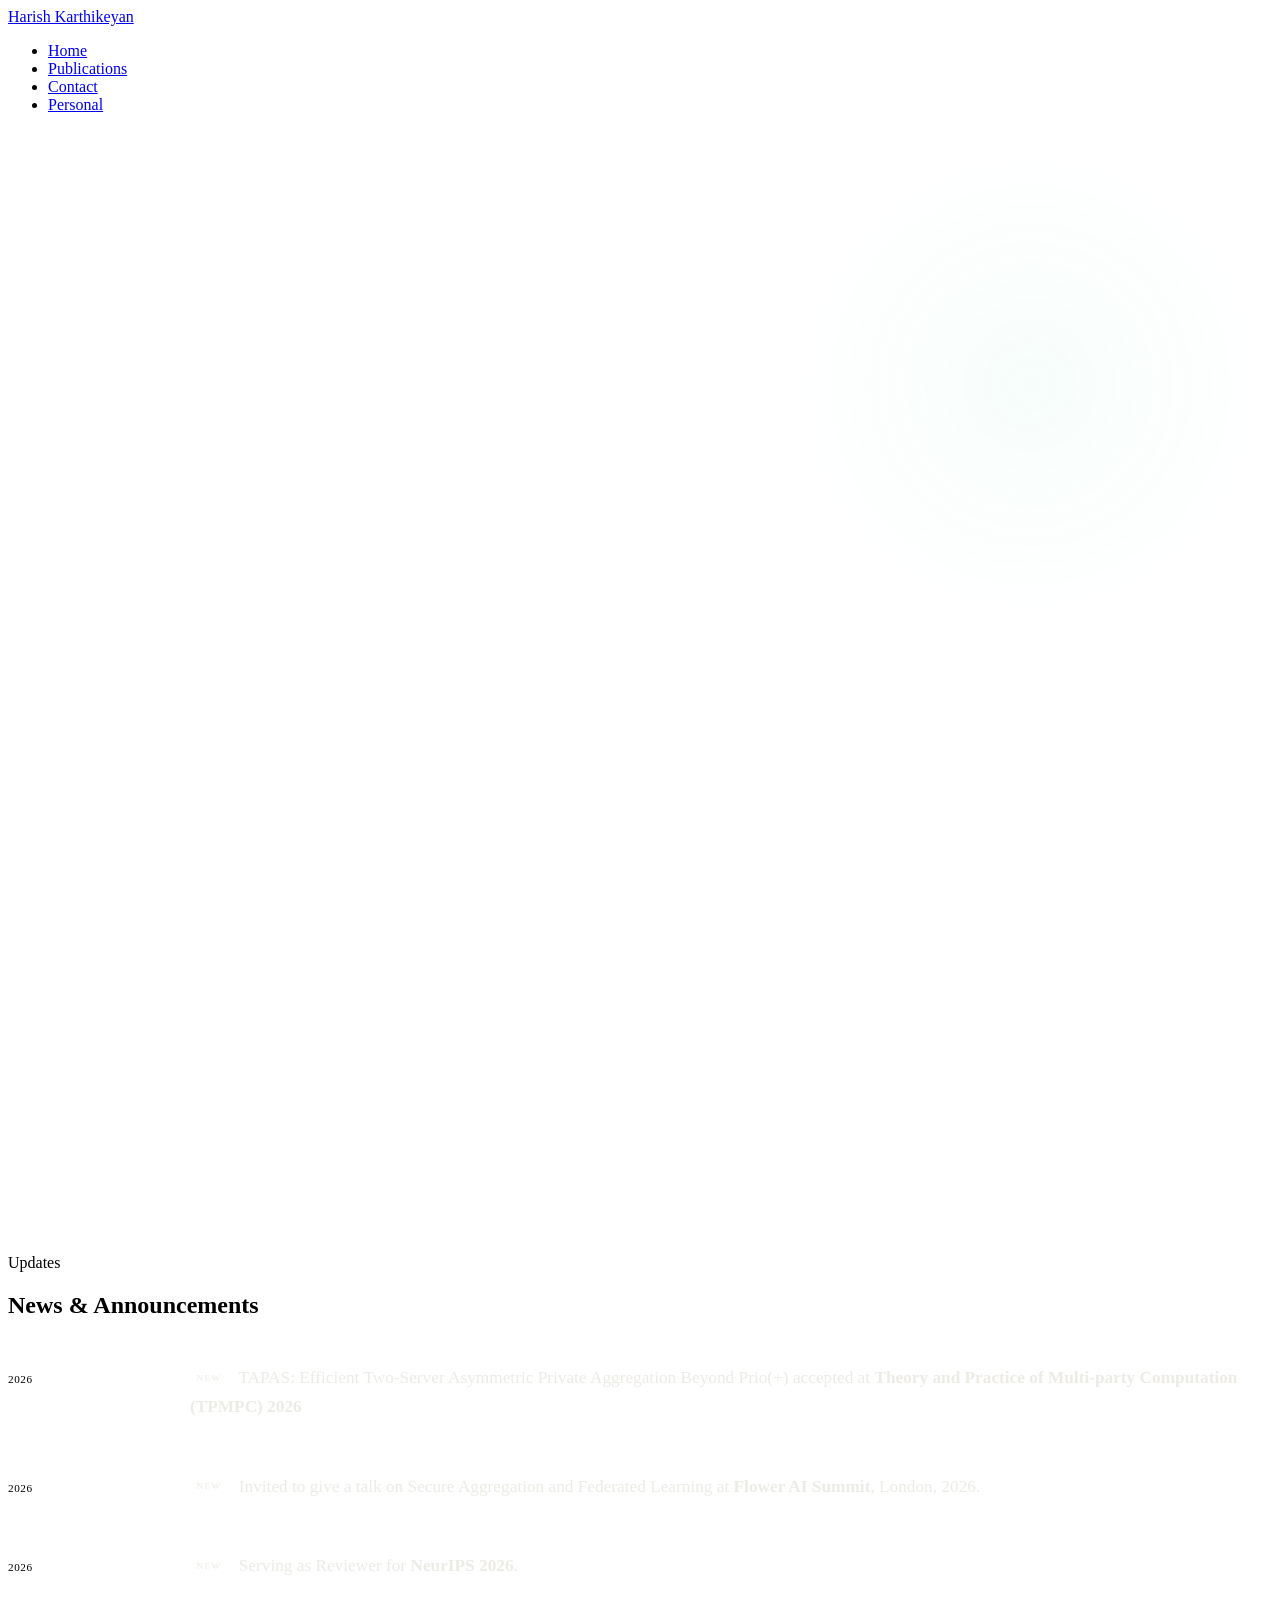
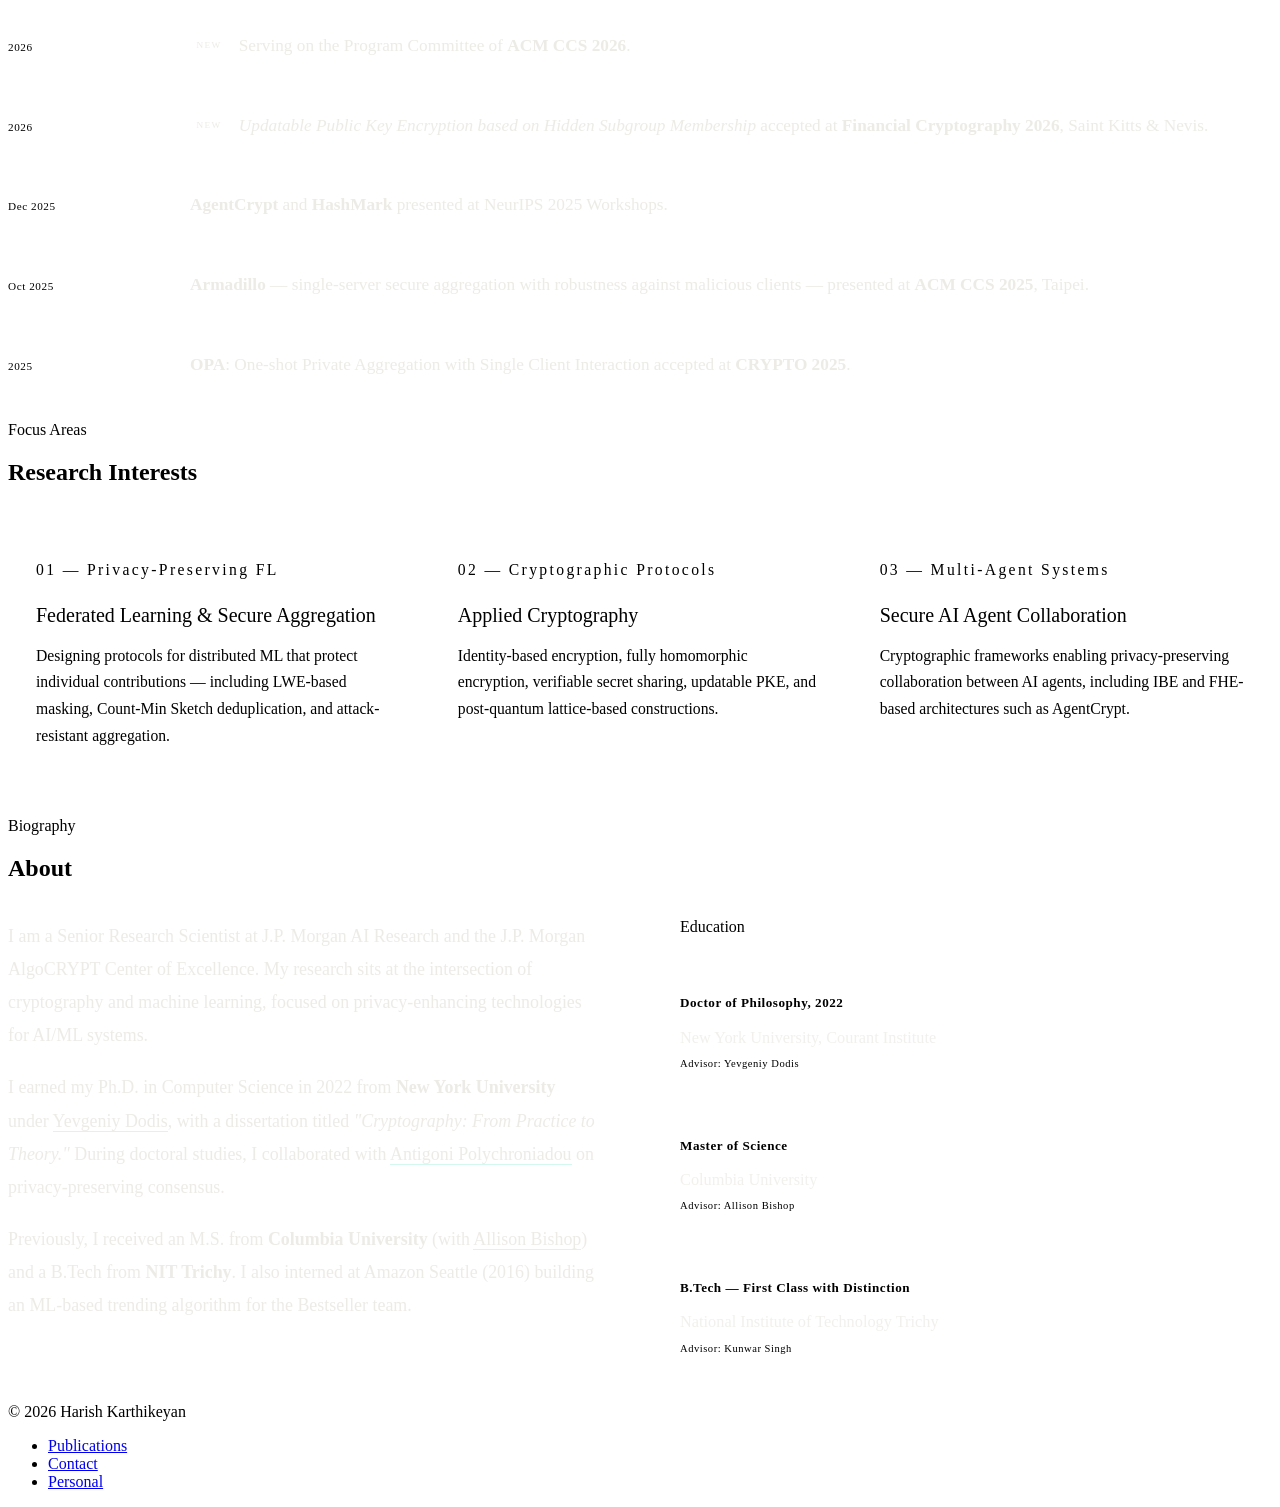
==== index.html @ e42a8bb8 "Flower" ====
<!DOCTYPE html>
<html lang="en">
<head>
  <meta charset="UTF-8" />
  <meta name="viewport" content="width=device-width, initial-scale=1.0" />
  <title>Harish Karthikeyan — Research Scientist</title>
  <link rel="stylesheet" href="style.css" />
  <style>
    /* ── HERO ── */
    .hero {
      min-height: 100vh;
      display: grid;
      grid-template-columns: 1fr 1fr;
      align-items: center;
      padding: 8rem 3rem 5rem;
      gap: 4rem;
      max-width: var(--max);
      margin: 0 auto;
      position: relative;
    }

    .hero::after {
      content: '';
      position: fixed;
      top: 15%; right: 0;
      width: 500px; height: 500px;
      background: radial-gradient(circle, rgba(110,231,196,0.05) 0%, transparent 70%);
      pointer-events: none;
      z-index: -1;
    }

    .hero-text { max-width: 520px; }

    .hero-eyebrow {
      font-family: var(--mono);
      font-size: 0.72rem;
      letter-spacing: 0.2em;
      text-transform: uppercase;
      color: var(--accent);
      margin-bottom: 1.5rem;
      display: flex; align-items: center; gap: 0.75rem;
      animation: fadeUp 0.6s 0.05s ease forwards; opacity: 0;
    }

    .hero-eyebrow::before {
      content: '';
      display: inline-block; width: 2rem; height: 1px;
      background: var(--accent);
    }

    .hero h1 {
      font-family: var(--serif);
      font-weight: 300;
      font-size: clamp(3rem, 5vw, 5.5rem);
      line-height: 1.05;
      margin-bottom: 1.5rem;
      animation: fadeUp 0.6s 0.15s ease forwards; opacity: 0;
    }

    .hero h1 em { font-style: italic; color: var(--accent); }

    .hero-role {
      font-family: var(--mono);
      font-size: 0.76rem;
      color: var(--muted);
      letter-spacing: 0.04em;
      line-height: 1.9;
      margin-bottom: 2rem;
      animation: fadeUp 0.6s 0.25s ease forwards; opacity: 0;
    }

    .hero-desc {
      font-family: var(--serif);
      font-size: 1.2rem;
      font-weight: 300;
      color: rgba(232,230,223,0.72);
      line-height: 1.8;
      margin-bottom: 2.5rem;
      animation: fadeUp 0.6s 0.35s ease forwards; opacity: 0;
    }

    .hero-cta {
      display: flex; gap: 1rem; flex-wrap: wrap;
      animation: fadeUp 0.6s 0.45s ease forwards; opacity: 0;
    }

    /* Hero visual */
    .hero-visual {
      display: flex;
      flex-direction: column;
      align-items: flex-end;
      gap: 1.75rem;
      animation: fadeUp 0.9s 0.3s ease forwards; opacity: 0;
    }

    .photo-frame {
      position: relative;
      width: 300px; height: 360px;
      flex-shrink: 0;
    }

    .photo-frame::before {
      content: '';
      position: absolute;
      top: -12px; right: -12px;
      width: 100%; height: 100%;
      border: 1px solid var(--accent);
      opacity: 0.25;
      border-radius: 2px;
    }

    .photo-placeholder {
      width: 100%; height: 100%;
      background: var(--surface2);
      border-radius: 2px;
      border: 1px solid var(--border);
      display: flex; align-items: center; justify-content: center;
      overflow: hidden;
    }

    .photo-placeholder img {
      width: 100%; height: 100%;
      object-fit: cover;
      opacity: 0.85;
      filter: grayscale(15%);
    }

    .photo-monogram {
      font-family: var(--serif);
      font-size: 5rem;
      font-weight: 300;
      color: var(--muted);
      opacity: 0.35;
    }

    .stat-row { display: flex; gap: 2.5rem; }

    .stat { text-align: right; }

    .stat-num {
      font-family: var(--serif);
      font-size: 2rem;
      font-weight: 300;
      color: var(--accent);
      display: block;
    }

    .stat-label {
      font-family: var(--mono);
      font-size: 0.63rem;
      letter-spacing: 0.1em;
      text-transform: uppercase;
      color: var(--muted);
    }

    /* ── NEWS ── */
    #news { border-top: 1px solid var(--border); }

    .news-list { display: flex; flex-direction: column; }

    .news-item {
      display: grid;
      grid-template-columns: 150px 1fr;
      gap: 2rem;
      padding: 1.6rem 0;
      border-bottom: 1px solid var(--border);
      align-items: baseline;
    }

    .news-date {
      font-family: var(--mono);
      font-size: 0.7rem;
      color: var(--muted);
      letter-spacing: 0.05em;
    }

    .news-new {
      display: inline-block;
      font-family: var(--mono);
      font-size: 0.58rem;
      letter-spacing: 0.15em;
      text-transform: uppercase;
      color: var(--bg);
      background: var(--accent);
      padding: 0.15rem 0.4rem;
      border-radius: 1px;
      margin-right: 0.4rem;
      vertical-align: middle;
      position: relative;
      top: -1px;
    }

    .news-text {
      font-family: var(--serif);
      font-size: 1.08rem;
      font-weight: 300;
      color: rgba(232,230,223,0.82);
      line-height: 1.65;
    }

    /* ── INTERESTS ── */
    #interests { border-top: 1px solid var(--border); }

    .interests-grid {
      display: grid;
      grid-template-columns: repeat(3, 1fr);
      gap: 1.5px;
      background: var(--border);
      border: 1px solid var(--border);
    }

    .interest-card {
      background: var(--surface);
      padding: 2.25rem 1.75rem;
      transition: background 0.2s;
    }

    .interest-card:hover { background: var(--surface2); }

    .interest-num {
      font-family: var(--mono);
      font-size: 0.62rem;
      letter-spacing: 0.15em;
      color: var(--accent);
      margin-bottom: 1.25rem;
    }

    .interest-card h3 {
      font-family: var(--serif);
      font-weight: 400;
      font-size: 1.25rem;
      margin-bottom: 0.65rem;
    }

    .interest-card p {
      font-family: var(--serif);
      font-size: 0.98rem;
      font-weight: 300;
      color: var(--muted);
      line-height: 1.7;
    }

    /* ── ABOUT STRIP ── */
    #about-strip { border-top: 1px solid var(--border); }

    .about-grid {
      display: grid;
      grid-template-columns: 1fr 1fr;
      gap: 5rem;
      align-items: start;
    }

    .bio-text {
      font-family: var(--serif);
      font-size: 1.12rem;
      font-weight: 300;
      color: rgba(232,230,223,0.78);
      line-height: 1.85;
    }

    .bio-text p + p { margin-top: 1.2rem; }

    .bio-text a {
      color: var(--accent);
      text-decoration: none;
      border-bottom: 1px solid rgba(110,231,196,0.3);
      transition: border-color 0.2s;
    }

    .bio-text a:hover { border-color: var(--accent); }

    .edu-stack { display: flex; flex-direction: column; }

    .edu-item {
      padding: 1.4rem 0;
      border-bottom: 1px solid var(--border);
    }

    .edu-degree {
      font-family: var(--sans);
      font-weight: 600;
      font-size: 0.82rem;
      letter-spacing: 0.04em;
      color: var(--text);
      margin-bottom: 0.2rem;
    }

    .edu-school {
      font-family: var(--serif);
      font-size: 1.02rem;
      font-weight: 300;
      color: rgba(232,230,223,0.6);
      margin-bottom: 0.3rem;
    }

    .edu-meta {
      font-family: var(--mono);
      font-size: 0.66rem;
      letter-spacing: 0.05em;
      color: var(--muted);
    }

    @media (max-width: 860px) {
      .hero { grid-template-columns: 1fr; padding: 7rem 1.5rem 4rem; }
      .hero-visual { align-items: flex-start; }
      .photo-frame { width: 200px; height: 240px; }
      .interests-grid { grid-template-columns: 1fr; }
      .about-grid { grid-template-columns: 1fr; gap: 3rem; }
      .news-item { grid-template-columns: 110px 1fr; gap: 1rem; }
    }
  </style>
</head>
<body>

<nav>
  <a href="index.html" class="nav-logo">Harish Karthikeyan</a>
  <ul class="nav-links">
    <li><a href="index.html" class="active">Home</a></li>
    <li><a href="publications.html">Publications</a></li>
    <li><a href="contact.html">Contact</a></li>
    <li><a href="personal.html">Personal</a></li>
  </ul>
</nav>

<!-- HERO -->
<div style="max-width:var(--max);margin:0 auto;">
  <div class="hero">
    <div class="hero-text">
      <p class="hero-eyebrow">Security, Privacy, Cryptography &times; Machine Learning</p>
      <h1>Harish<br /><em>Karthikeyan</em></h1>
      <p class="hero-role">
        Senior Research Scientist<br />
        J.P. Morgan AI Research &amp; AlgoCRYPT Center of Excellence<br />
        277 Park Avenue, New York, NY &nbsp;·&nbsp; he / him / his
      </p>
      <p class="hero-desc">
        Designing privacy-enhancing technologies for AI/ML systems — with a focus on federated learning, secure aggregation, and cryptographic protocols for multi-agent systems.
      </p>
      <div class="hero-cta">
        <a href="publications.html" class="btn btn-primary">Publications</a>
        <a href="contact.html" class="btn btn-ghost">Get in Touch</a>
      </div>
    </div>

    <div class="hero-visual">
      <div class="photo-frame">
        <div class="photo-placeholder">
          <img src="Harish.jpg" alt="Harish Karthikeyan" />
          <!-- Replace with: <img src="photo.jpg" alt="Harish Karthikeyan" /> -->
          <!-- <span class="photo-monogram">HK</span> -->
        </div>
      </div>
      <div class="stat-row">
        <div class="stat">
          <span class="stat-num">Ph.D.</span>
          <span class="stat-label">NYU &rsquo;22</span>
        </div>
        <div class="stat">
          <span class="stat-num">M.S.</span>
          <span class="stat-label">Columbia &rsquo;16</span>
        </div>
        <div class="stat">
          <span class="stat-num">B.Tech</span>
          <span class="stat-label">NIT Trichy &rsquo;15</span>
        </div>
      </div>
    </div>
  </div>
</div>

<!-- NEWS -->
<div id="news" style="border-top:1px solid var(--border);">
  <div class="section">
    <p class="section-label">Updates</p>
    <h2>News &amp; Announcements</h2>
    <div class="news-list">
        <div class="news-item">
        <span class="news-date">2026</span>
        <span class="news-text"><span class="news-new">New</span> TAPAS: Efficient Two-Server Asymmetric Private Aggregation Beyond Prio(+) accepted at <strong>Theory and Practice of Multi-party Computation (TPMPC) 2026</strong></span>
      </div>
        <div class="news-item">
        <span class="news-date">2026</span>
        <span class="news-text"><span class="news-new">New</span> Invited to give a talk on Secure Aggregation and Federated Learning at <strong>Flower AI Summit</strong>, London, 2026</strong>.</span>
      </div>
        <div class="news-item">
        <span class="news-date">2026</span>
        <span class="news-text"><span class="news-new">New</span> Serving as Reviewer for <strong>NeurIPS 2026</strong>.</span>
      </div>
      <div class="news-item">
        <span class="news-date">2026</span>
        <span class="news-text"><span class="news-new">New</span> Serving on the Program Committee of <strong>ACM CCS 2026</strong>.</span>
      </div>
      <div class="news-item">
        <span class="news-date">2026</span>
        <span class="news-text"><span class="news-new">New</span> <em>Updatable Public Key Encryption based on Hidden Subgroup Membership</em> accepted at <strong>Financial Cryptography 2026</strong>, Saint Kitts &amp; Nevis.</span>
      </div>
      <div class="news-item">
        <span class="news-date">Dec 2025</span>
        <span class="news-text"><strong>AgentCrypt</strong> and <strong>HashMark</strong> presented at NeurIPS 2025 Workshops.</span>
      </div>
      <div class="news-item">
        <span class="news-date">Oct 2025</span>
        <span class="news-text"><strong>Armadillo</strong> — single-server secure aggregation with robustness against malicious clients — presented at <strong>ACM CCS 2025</strong>, Taipei.</span>
      </div>
      <div class="news-item">
        <span class="news-date">2025</span>
        <span class="news-text"><strong>OPA</strong>: One-shot Private Aggregation with Single Client Interaction accepted at <strong>CRYPTO 2025</strong>.</span>
      </div>
    </div>
  </div>
</div>

<!-- RESEARCH INTERESTS -->
<div id="interests" style="border-top:1px solid var(--border);">
  <div class="section">
    <p class="section-label">Focus Areas</p>
    <h2>Research Interests</h2>
    <div class="interests-grid">
      <div class="interest-card">
        <p class="interest-num">01 — Privacy-Preserving FL</p>
        <h3>Federated Learning &amp; Secure Aggregation</h3>
        <p>Designing protocols for distributed ML that protect individual contributions — including LWE-based masking, Count-Min Sketch deduplication, and attack-resistant aggregation.</p>
      </div>
      <div class="interest-card">
        <p class="interest-num">02 — Cryptographic Protocols</p>
        <h3>Applied Cryptography</h3>
        <p>Identity-based encryption, fully homomorphic encryption, verifiable secret sharing, updatable PKE, and post-quantum lattice-based constructions.</p>
      </div>
      <div class="interest-card">
        <p class="interest-num">03 — Multi-Agent Systems</p>
        <h3>Secure AI Agent Collaboration</h3>
        <p>Cryptographic frameworks enabling privacy-preserving collaboration between AI agents, including IBE and FHE-based architectures such as AgentCrypt.</p>
      </div>
    </div>
  </div>
</div>

<!-- ABOUT -->
<div id="about-strip" style="border-top:1px solid var(--border);">
  <div class="section">
    <p class="section-label">Biography</p>
    <h2>About</h2>
    <div class="about-grid">
      <div class="bio-text">
        <p>I am a Senior Research Scientist at J.P. Morgan AI Research and the J.P. Morgan AlgoCRYPT Center of Excellence. My research sits at the intersection of cryptography and machine learning, focused on privacy-enhancing technologies for AI/ML systems.</p>
        <p>I earned my Ph.D. in Computer Science in 2022 from <strong>New York University</strong> under <a href="https://cs.nyu.edu/~dodis/" target="_blank">Yevgeniy Dodis</a>, with a dissertation titled <em>"Cryptography: From Practice to Theory."</em> During doctoral studies, I collaborated with <a href="https://antigonip.github.io/work.html" target="_blank">Antigoni Polychroniadou</a> on privacy-preserving consensus.</p>
        <p>Previously, I received an M.S. from <strong>Columbia University</strong> (with <a href="https://www.thecomputersciencecomedian.com/about" target="_blank">Allison Bishop</a>) and a B.Tech from <strong>NIT Trichy</strong>. I also interned at Amazon Seattle (2016) building an ML-based trending algorithm for the Bestseller team.</p>
      </div>

      <div>
        <p class="section-label" style="margin-bottom:1.5rem;">Education</p>
        <div class="edu-stack">
          <div class="edu-item">
            <p class="edu-degree">Doctor of Philosophy, 2022</p>
            <p class="edu-school">New York University, Courant Institute</p>
            <p class="edu-meta">Advisor: Yevgeniy Dodis</p>
          </div>
          <div class="edu-item">
            <p class="edu-degree">Master of Science</p>
            <p class="edu-school">Columbia University</p>
            <p class="edu-meta">Advisor: Allison Bishop</p>
          </div>
          <div class="edu-item">
            <p class="edu-degree">B.Tech — First Class with Distinction</p>
            <p class="edu-school">National Institute of Technology Trichy</p>
            <p class="edu-meta">Advisor: Kunwar Singh</p>
          </div>
        </div>
      </div>
    </div>
  </div>
</div>

<footer>
  <p class="footer-text">&copy; 2026 Harish Karthikeyan</p>
  <ul class="footer-links">
    <li><a href="publications.html">Publications</a></li>
    <li><a href="contact.html">Contact</a></li>
    <li><a href="personal.html">Personal</a></li>
  </ul>
</footer>

</body>
</html>
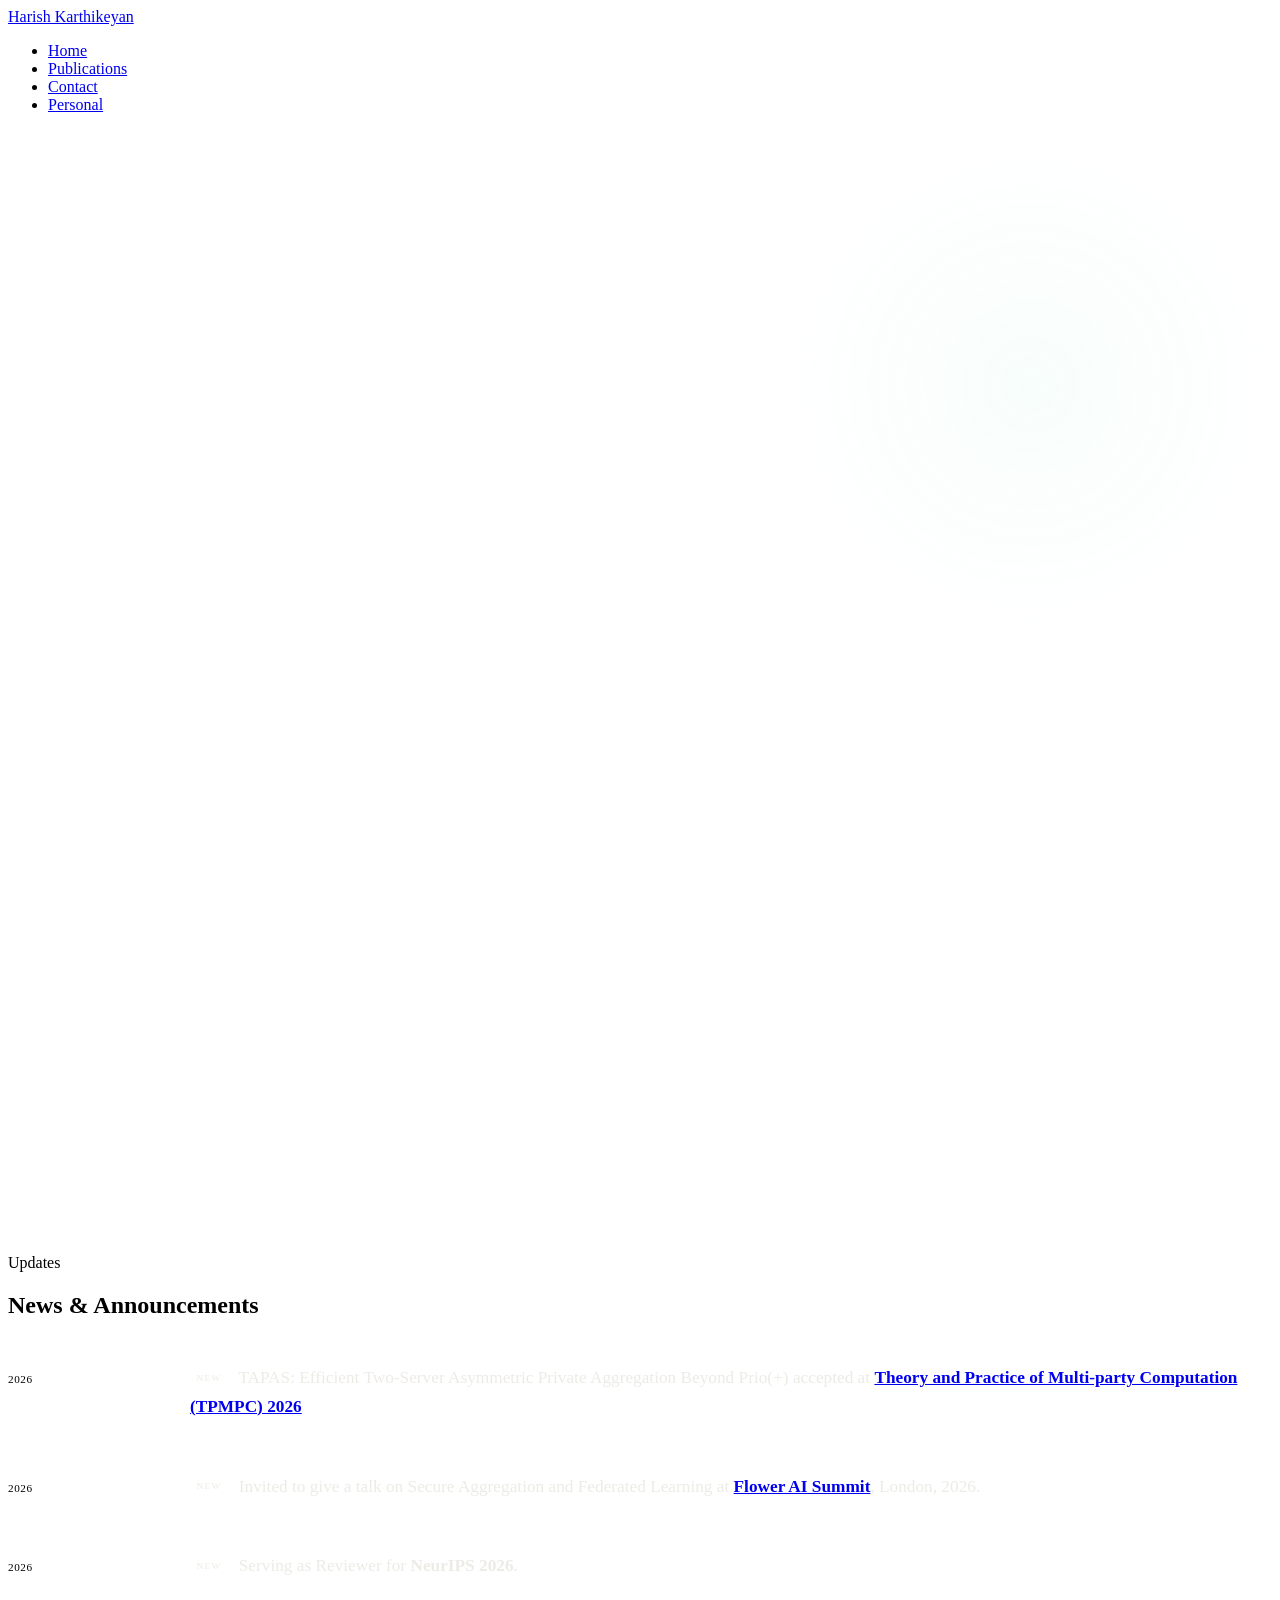
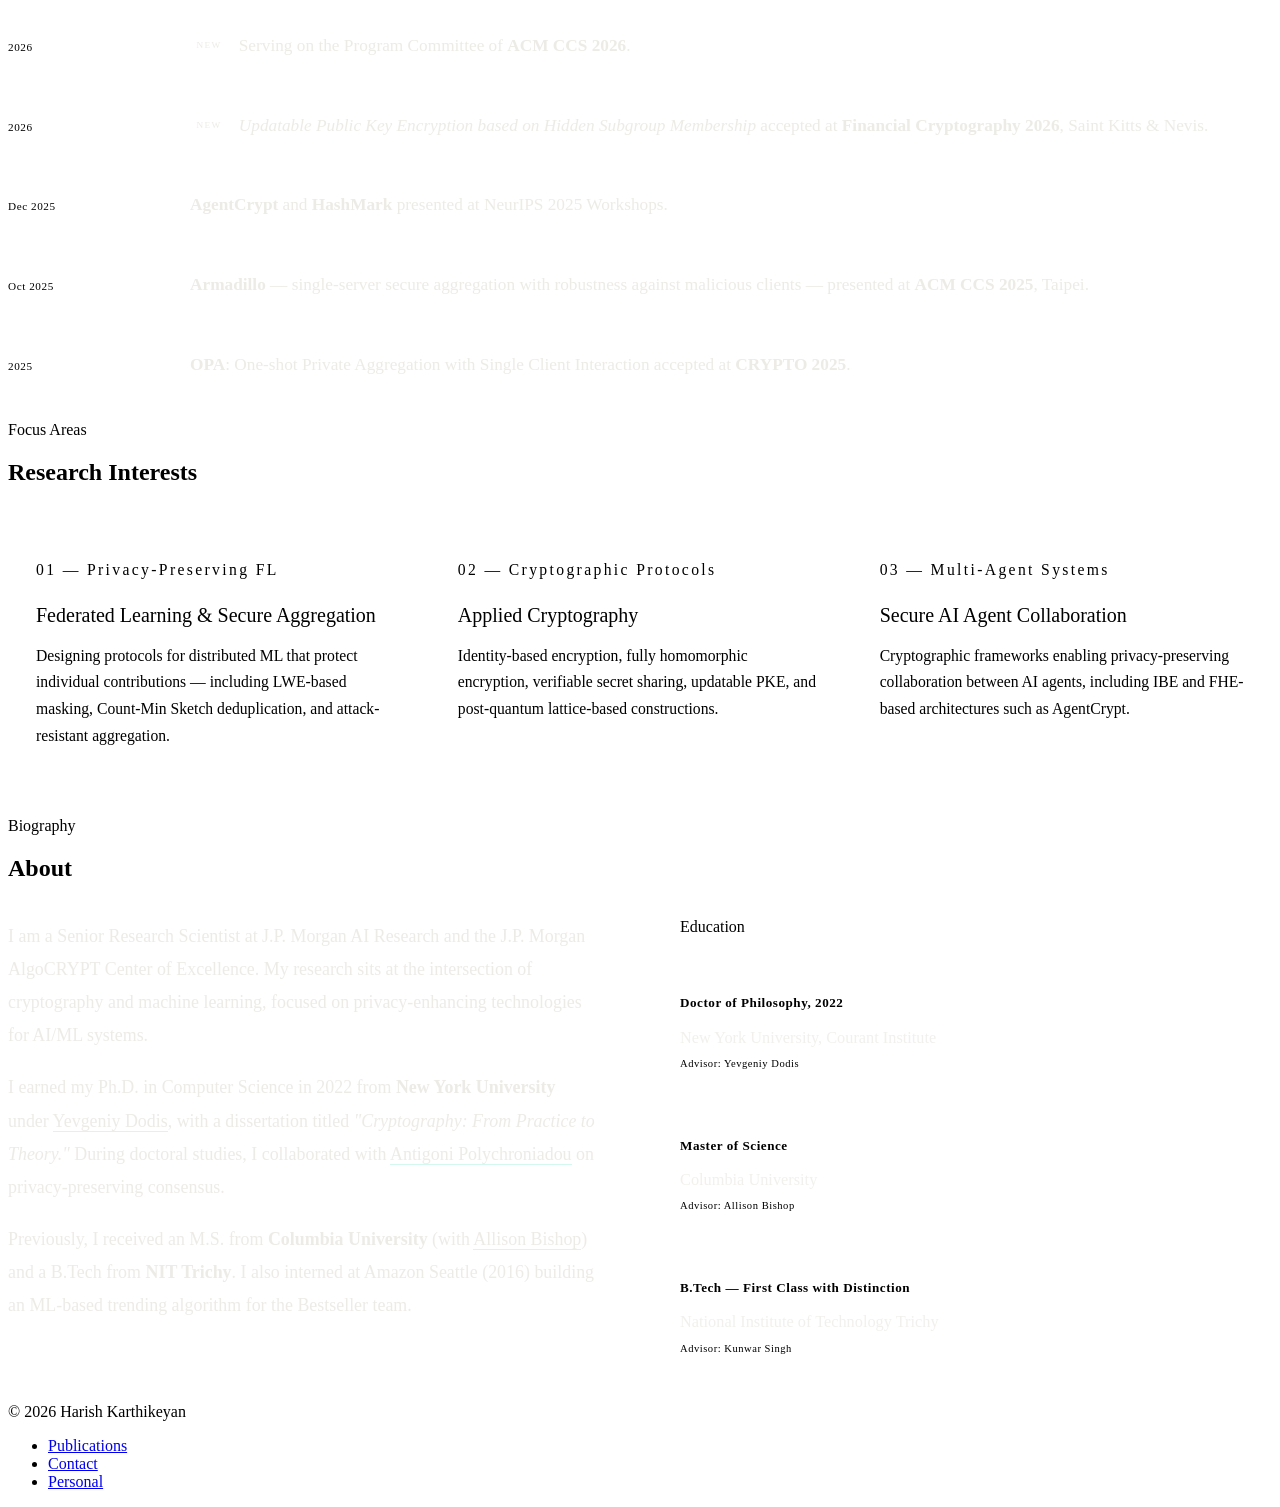
==== commit 41ac3431: "URL Added" ====
--- a/index.html
+++ b/index.html
@@ -376,11 +376,11 @@
     <div class="news-list">
         <div class="news-item">
         <span class="news-date">2026</span>
-        <span class="news-text"><span class="news-new">New</span> TAPAS: Efficient Two-Server Asymmetric Private Aggregation Beyond Prio(+) accepted at <strong>Theory and Practice of Multi-party Computation (TPMPC) 2026</strong></span>
+        <span class="news-text"><span class="news-new">New</span> TAPAS: Efficient Two-Server Asymmetric Private Aggregation Beyond Prio(+) accepted at <strong><a href="https://www.multipartycomputation.com/tpmpc-2026">Theory and Practice of Multi-party Computation (TPMPC) 2026</a></strong></span>
       </div>
         <div class="news-item">
         <span class="news-date">2026</span>
-        <span class="news-text"><span class="news-new">New</span> Invited to give a talk on Secure Aggregation and Federated Learning at <strong>Flower AI Summit</strong>, London, 2026</strong>.</span>
+        <span class="news-text"><span class="news-new">New</span> Invited to give a talk on Secure Aggregation and Federated Learning at <strong><a href="https://flower.ai/events/flower-ai-summit-2026">Flower AI Summit</a></strong>, London, 2026</strong>.</span>
       </div>
         <div class="news-item">
         <span class="news-date">2026</span>
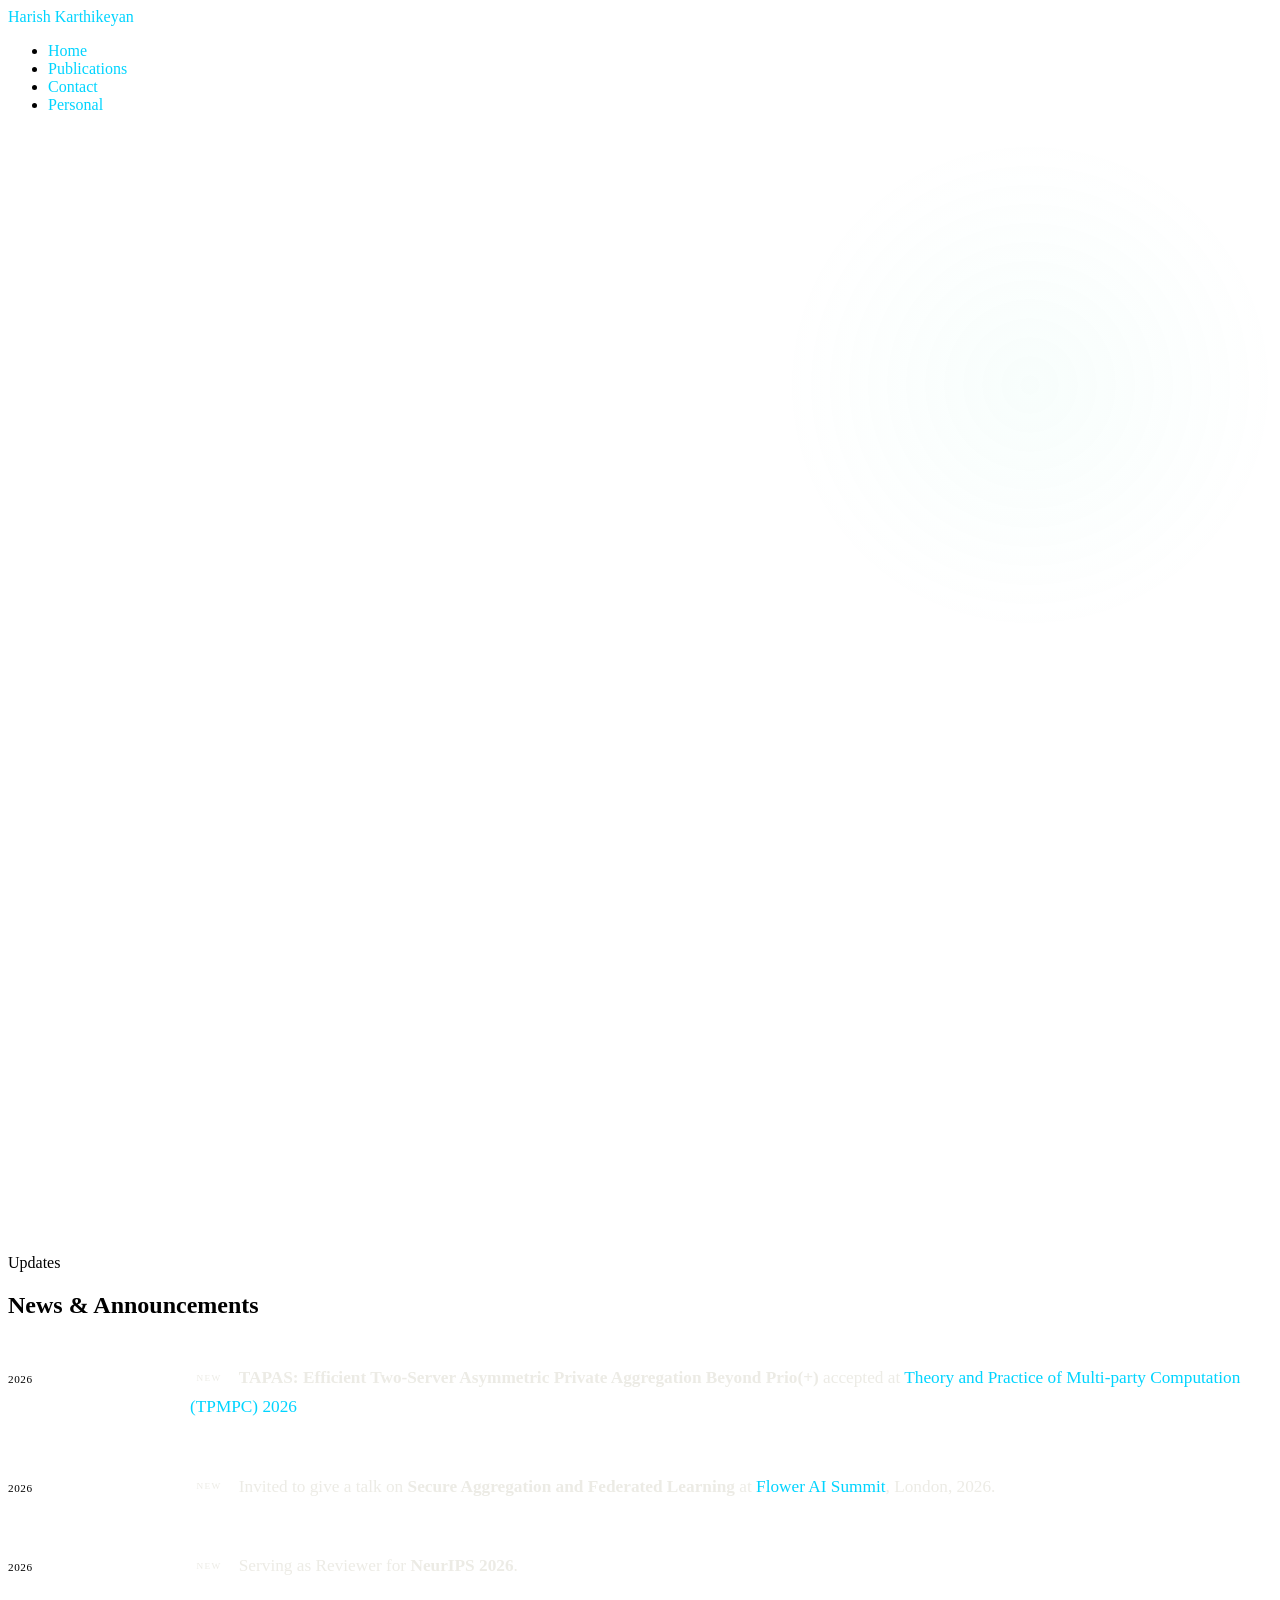
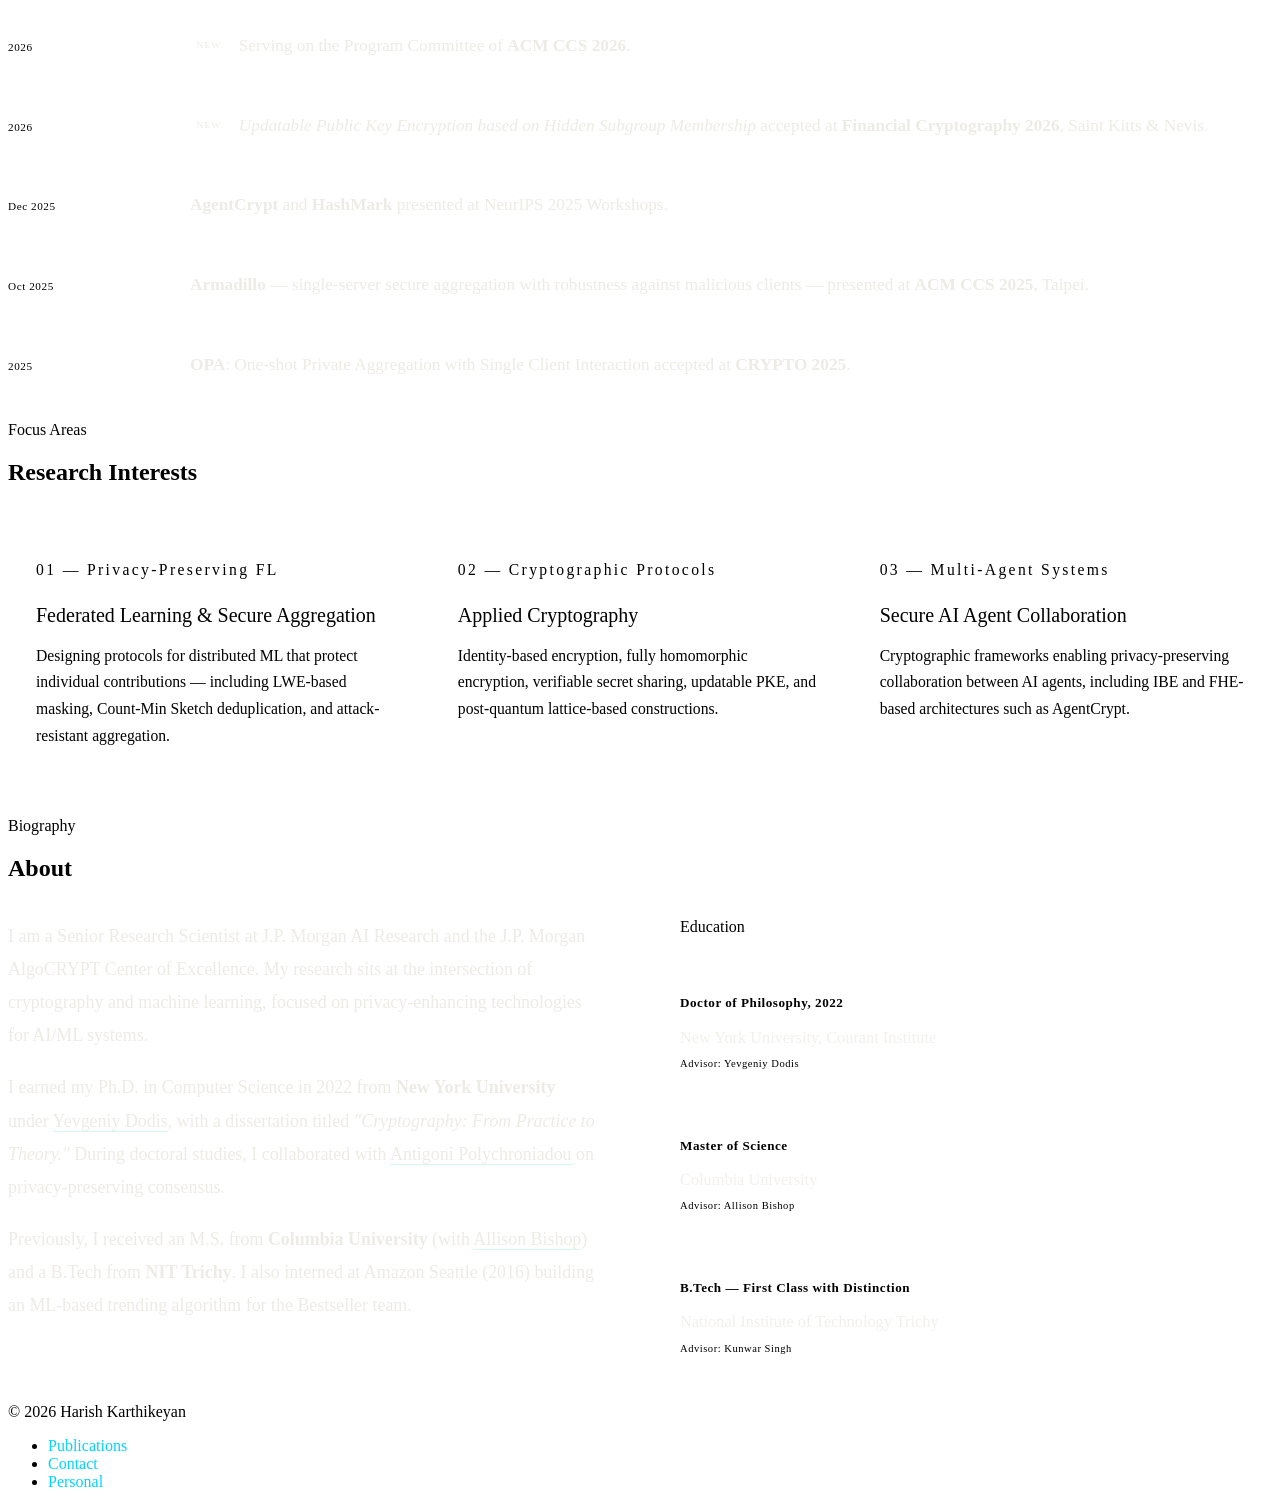
==== commit 20ed0bac: "Updates to CSS" ====
--- a/index.html
+++ b/index.html
@@ -18,7 +18,7 @@
       margin: 0 auto;
       position: relative;
     }
-
+    
     .hero::after {
       content: '';
       position: fixed;
@@ -299,7 +299,28 @@
       letter-spacing: 0.05em;
       color: var(--muted);
     }
-
+    /* General link style */
+a {
+    color: #00d4ff; /* A bright cyan that pops on dark backgrounds */
+    text-decoration: none; /* Removes default underline if desired */
+    transition: color 0.3s ease; /* Smooth color transition */
+}
+
+/* Visited links - prevent them from turning dark purple */
+a:visited {
+    color: #a29bfe; /* A lighter lavender that remains visible */
+}
+
+/* Hover state - makes the link feel interactive */
+a:hover {
+    color: #ffffff; /* Turns white when hovered */
+    text-decoration: underline; /* Adds underline back on hover */
+}
+
+/* Active state - when the link is being clicked */
+a:active {
+    color: #ff7675; /* A soft red/pink alert color */
+}
     @media (max-width: 860px) {
       .hero { grid-template-columns: 1fr; padding: 7rem 1.5rem 4rem; }
       .hero-visual { align-items: flex-start; }
@@ -376,11 +397,11 @@
     <div class="news-list">
         <div class="news-item">
         <span class="news-date">2026</span>
-        <span class="news-text"><span class="news-new">New</span> TAPAS: Efficient Two-Server Asymmetric Private Aggregation Beyond Prio(+) accepted at <strong><a href="https://www.multipartycomputation.com/tpmpc-2026">Theory and Practice of Multi-party Computation (TPMPC) 2026</a></strong></span>
+        <span class="news-text"><span class="news-new">New</span> <strong>TAPAS: Efficient Two-Server Asymmetric Private Aggregation Beyond Prio(+) </strong> accepted at <a href="https://www.multipartycomputation.com/tpmpc-2026">Theory and Practice of Multi-party Computation (TPMPC) 2026</a></span>
       </div>
         <div class="news-item">
         <span class="news-date">2026</span>
-        <span class="news-text"><span class="news-new">New</span> Invited to give a talk on Secure Aggregation and Federated Learning at <strong><a href="https://flower.ai/events/flower-ai-summit-2026">Flower AI Summit</a></strong>, London, 2026</strong>.</span>
+        <span class="news-text"><span class="news-new">New</span> Invited to give a talk on <strong>Secure Aggregation and Federated Learning </strong> at <a href="https://flower.ai/events/flower-ai-summit-2026">Flower AI Summit</a></strong>, London, 2026.</span>
       </div>
         <div class="news-item">
         <span class="news-date">2026</span>
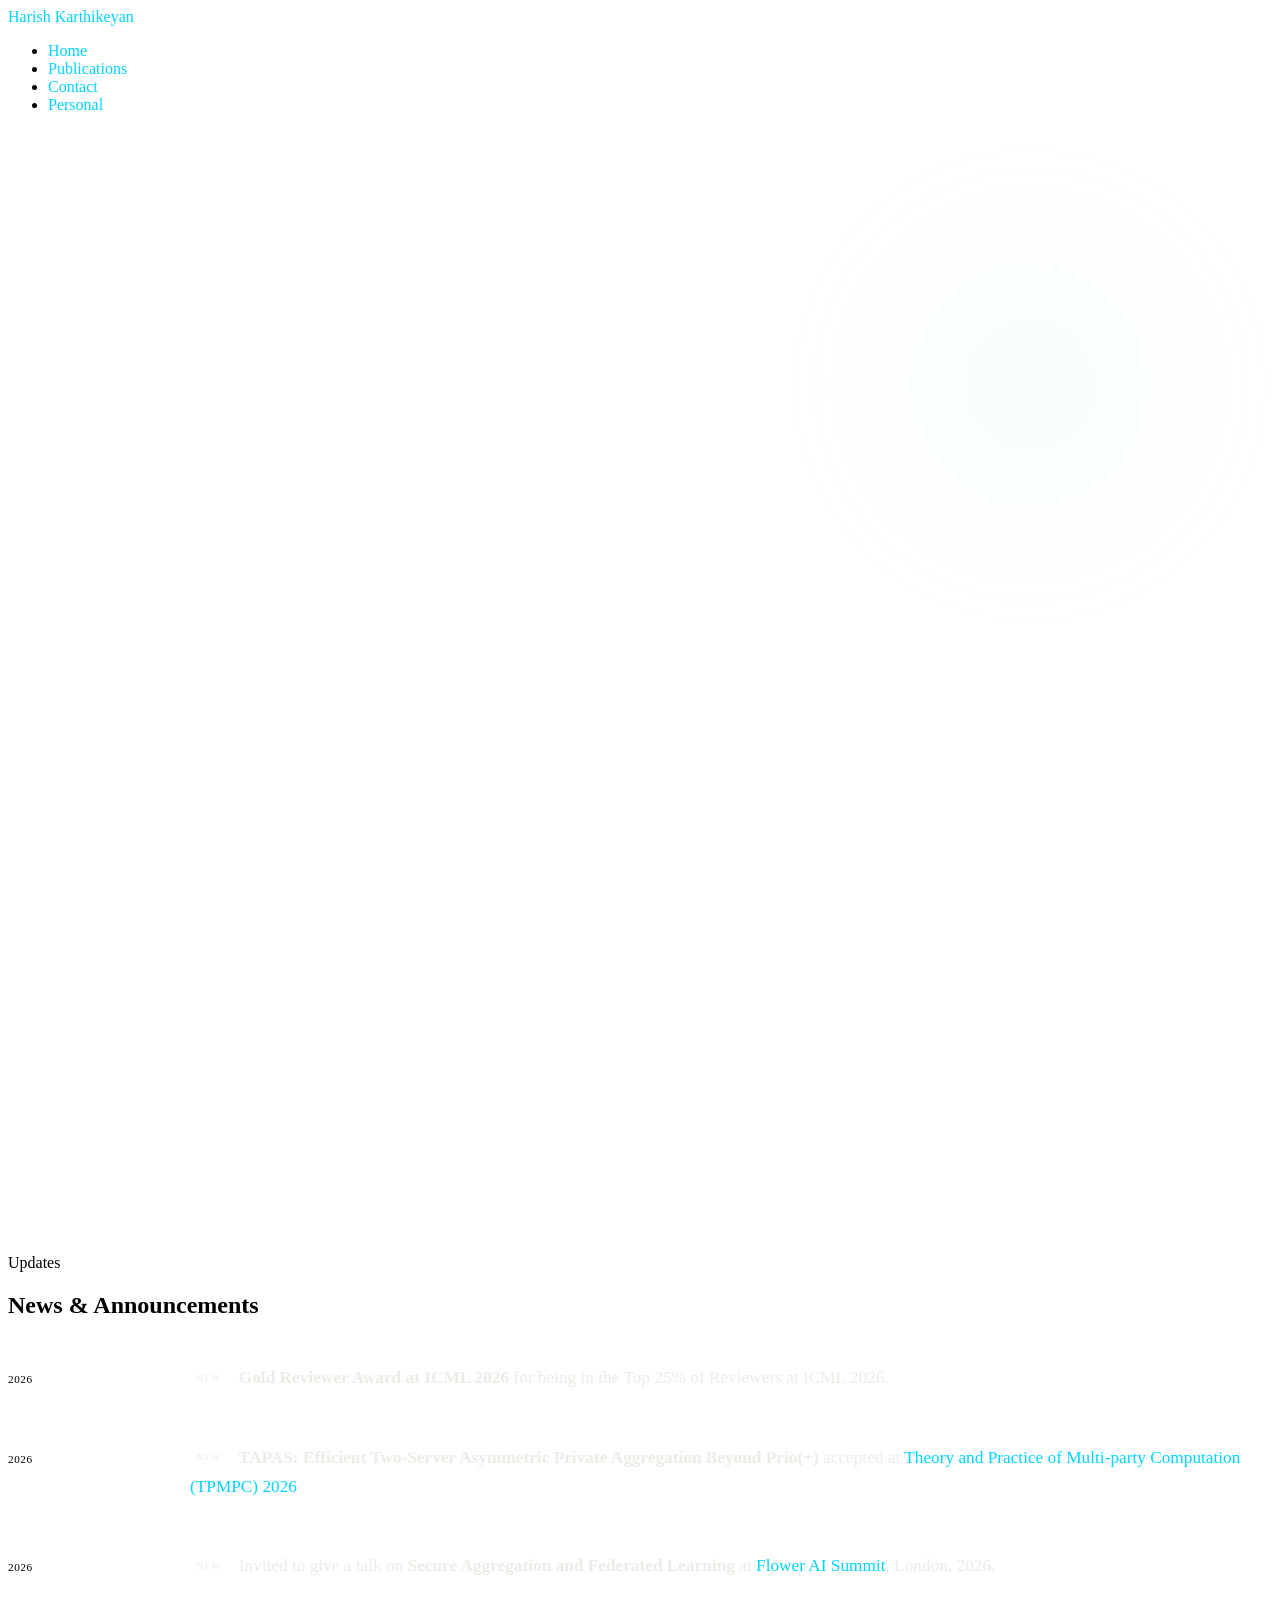
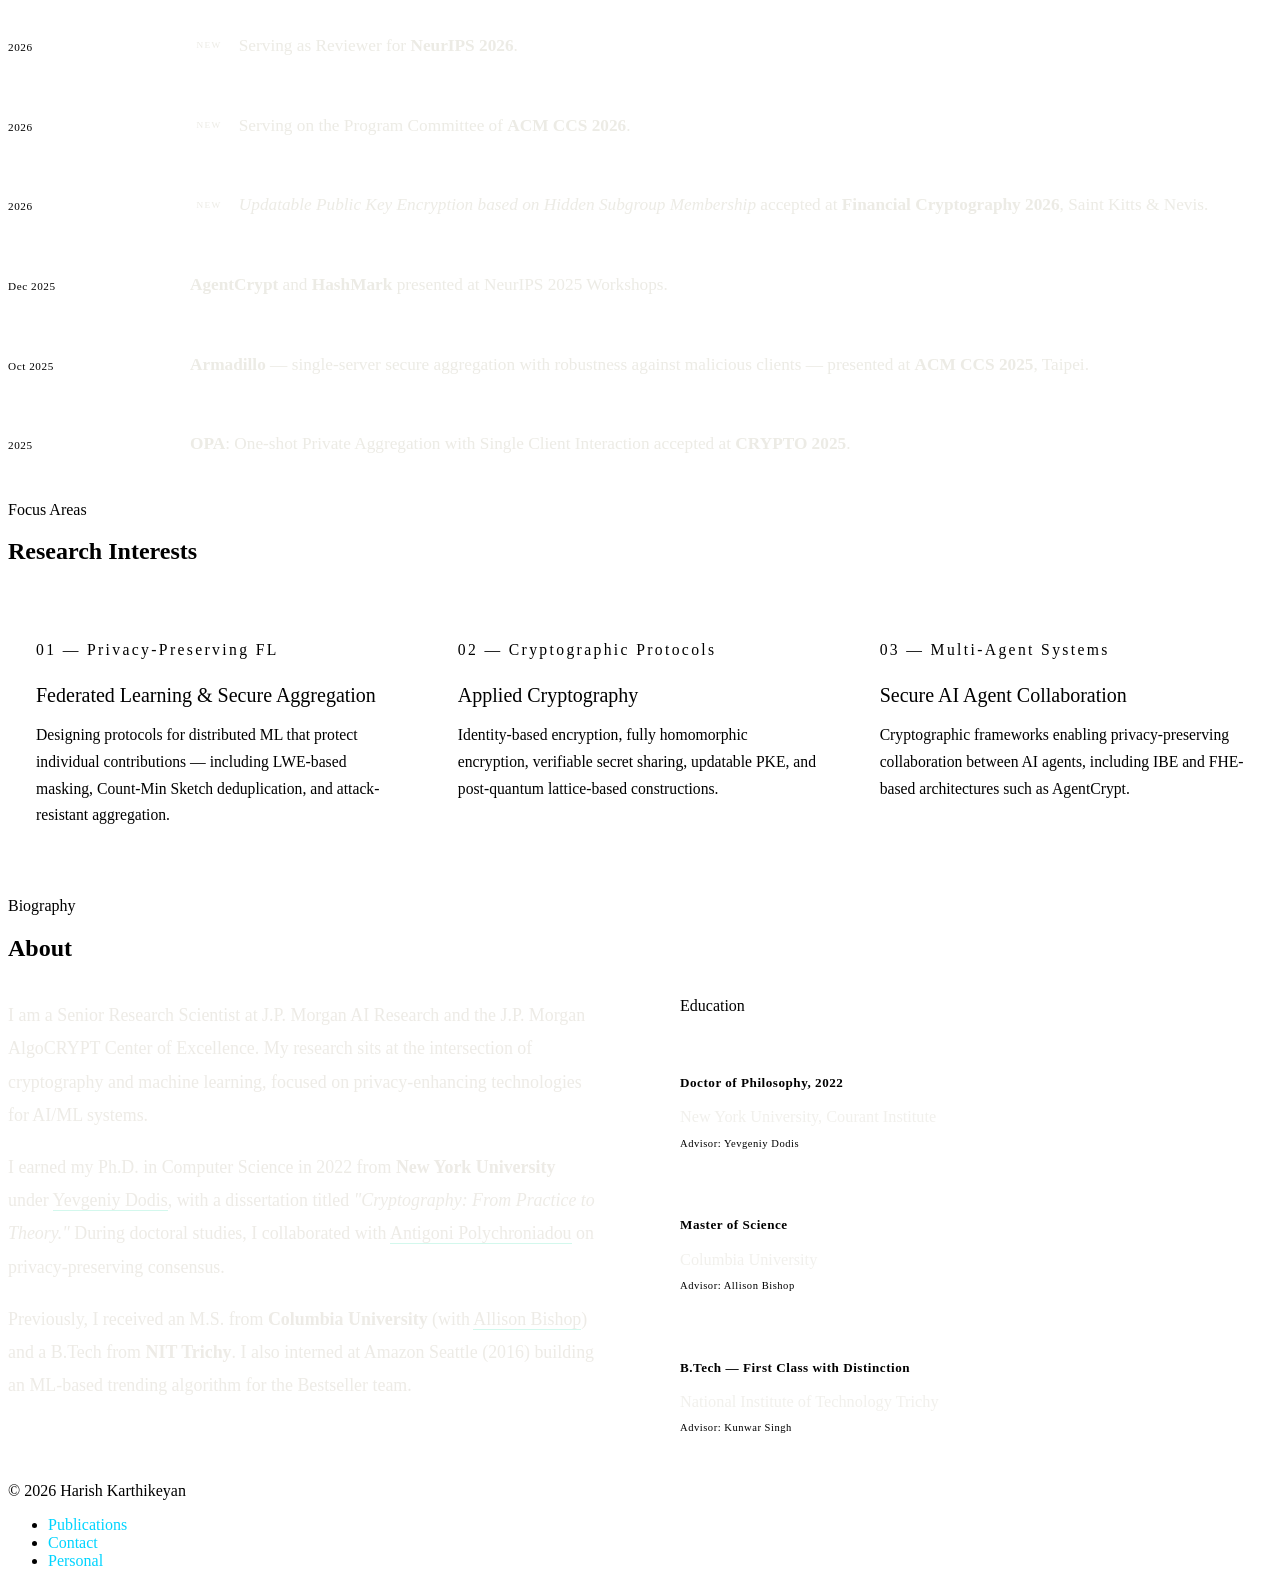
==== commit ccb6d31f: "Gold Reviwer." ====
--- a/index.html
+++ b/index.html
@@ -397,8 +397,12 @@
     <div class="news-list">
         <div class="news-item">
         <span class="news-date">2026</span>
+        <span class="news-text"><span class="news-new">New</span> <strong>Gold Reviewer Award at ICML 2026 </strong>for being in the Top 25% of Reviewers at ICML 2026.</span>
+        </div>
+        <div class="news-item">
+        <span class="news-date">2026</span>
         <span class="news-text"><span class="news-new">New</span> <strong>TAPAS: Efficient Two-Server Asymmetric Private Aggregation Beyond Prio(+) </strong> accepted at <a href="https://www.multipartycomputation.com/tpmpc-2026">Theory and Practice of Multi-party Computation (TPMPC) 2026</a></span>
-      </div>
+        </div>
         <div class="news-item">
         <span class="news-date">2026</span>
         <span class="news-text"><span class="news-new">New</span> Invited to give a talk on <strong>Secure Aggregation and Federated Learning </strong> at <a href="https://flower.ai/events/flower-ai-summit-2026">Flower AI Summit</a></strong>, London, 2026.</span>
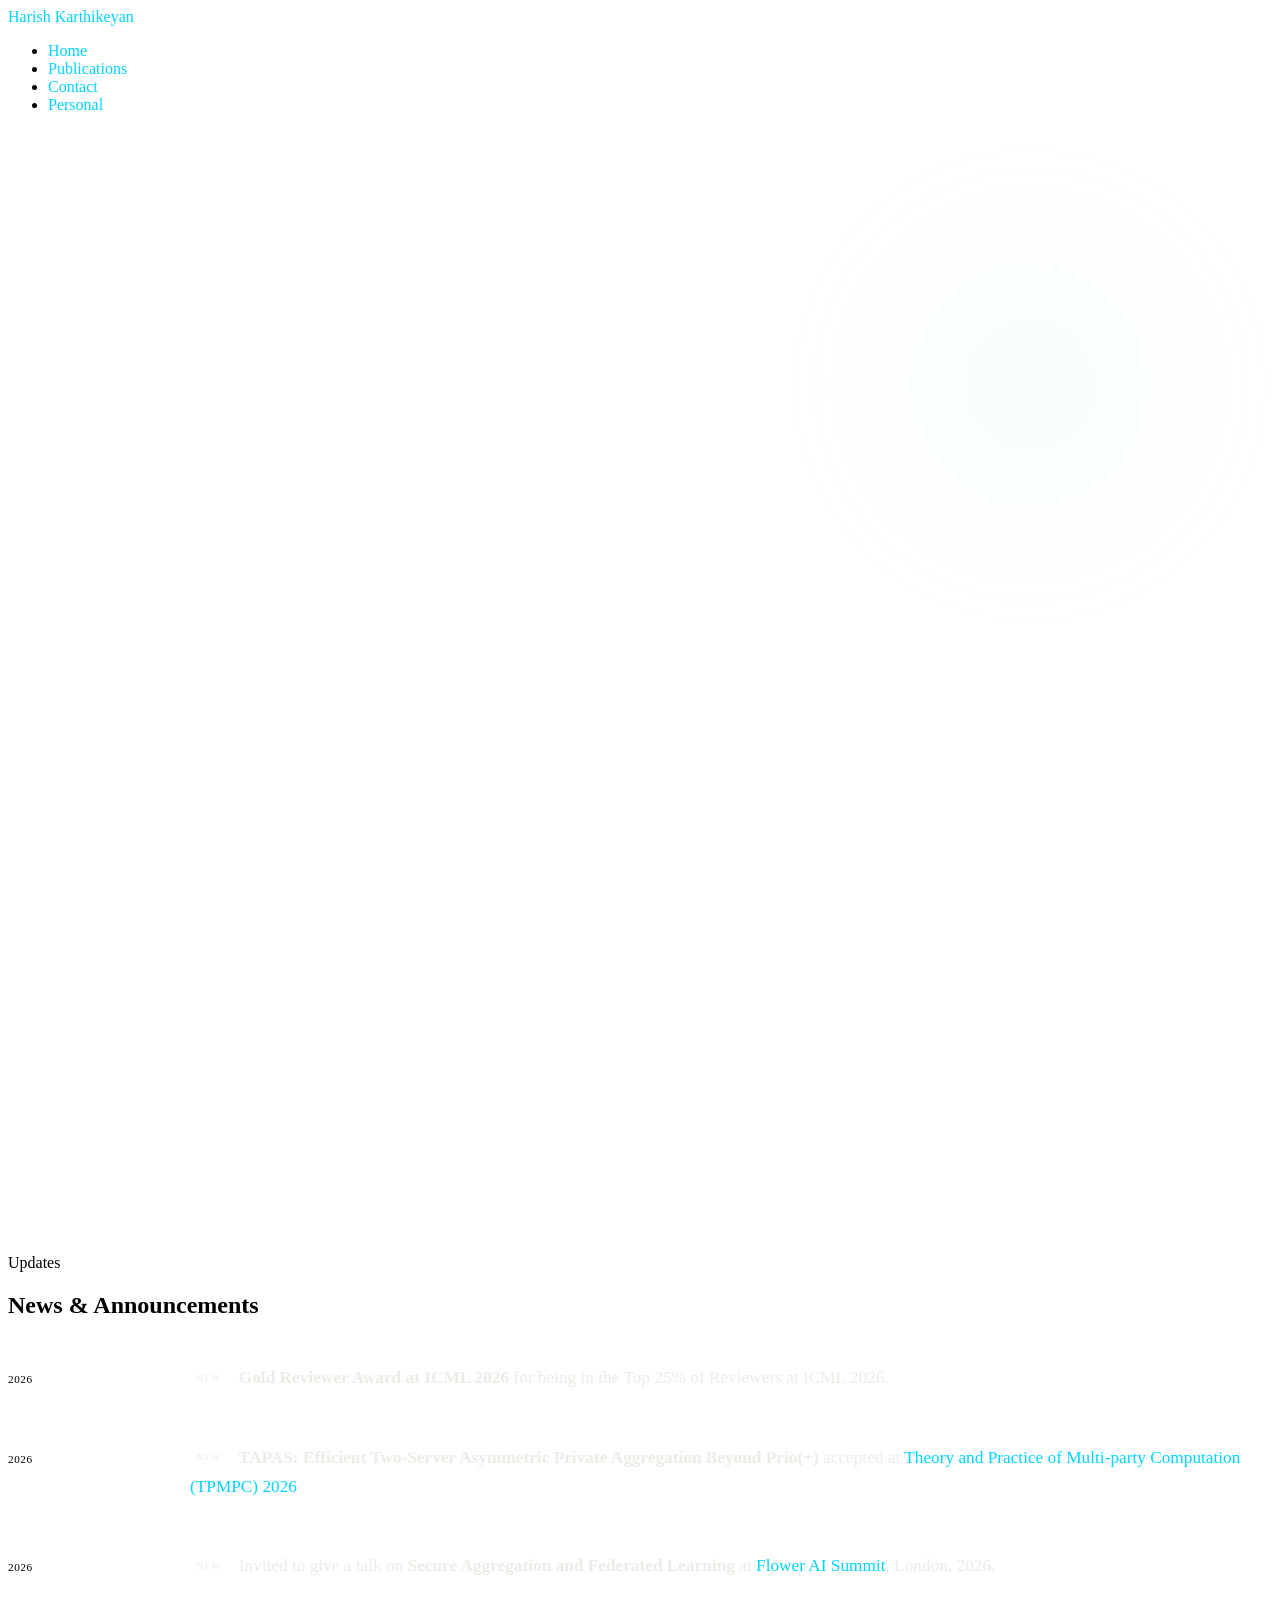
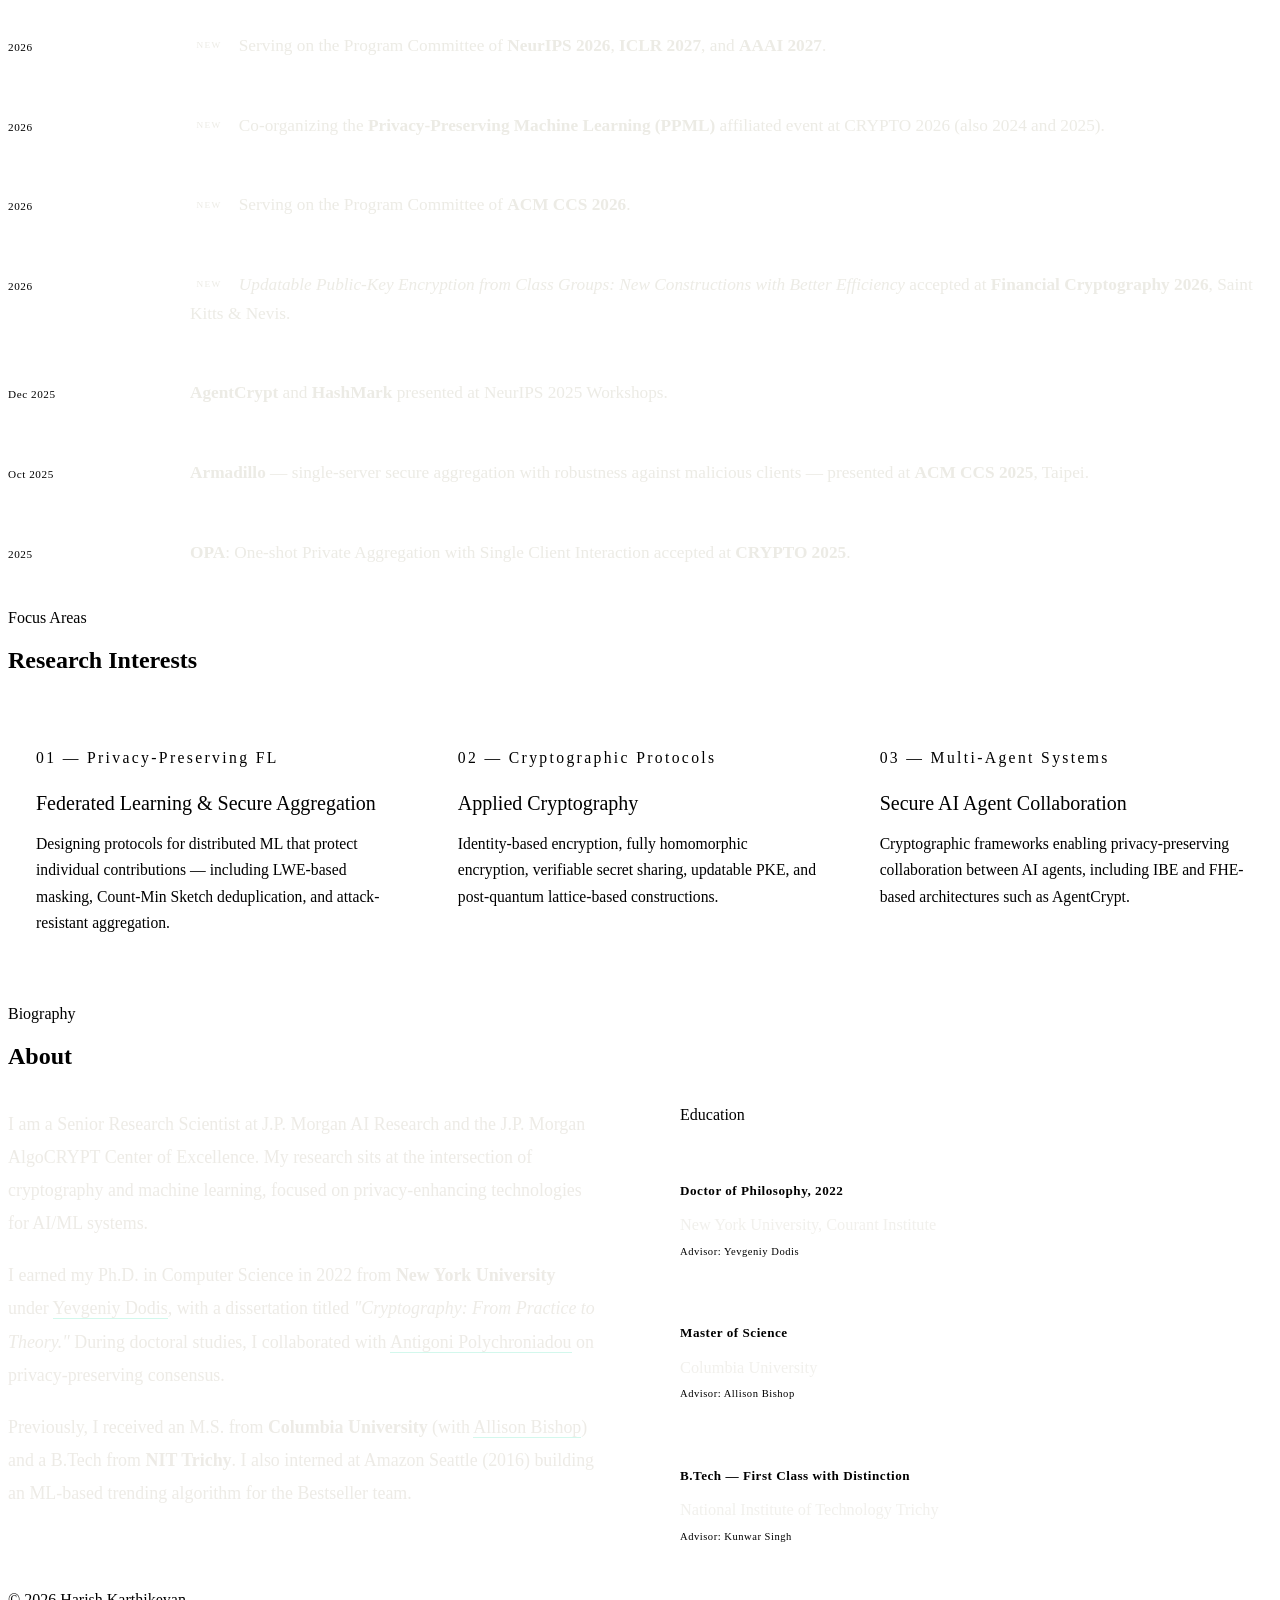
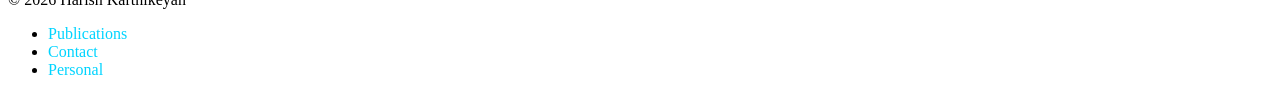
==== commit 51d4c458: "Website changes" ====
--- a/index.html
+++ b/index.html
@@ -409,15 +409,19 @@
       </div>
         <div class="news-item">
         <span class="news-date">2026</span>
-        <span class="news-text"><span class="news-new">New</span> Serving as Reviewer for <strong>NeurIPS 2026</strong>.</span>
+        <span class="news-text"><span class="news-new">New</span> Serving on the Program Committee of <strong>NeurIPS 2026</strong>, <strong>ICLR 2027</strong>, and <strong>AAAI 2027</strong>.</span>
       </div>
       <div class="news-item">
         <span class="news-date">2026</span>
+        <span class="news-text"><span class="news-new">New</span> Co-organizing the <strong>Privacy-Preserving Machine Learning (PPML)</strong> affiliated event at CRYPTO 2026 (also 2024 and 2025).</span>
+      </div>
+      <div class="news-item">
+        <span class="news-date">2026</span>
         <span class="news-text"><span class="news-new">New</span> Serving on the Program Committee of <strong>ACM CCS 2026</strong>.</span>
       </div>
       <div class="news-item">
         <span class="news-date">2026</span>
-        <span class="news-text"><span class="news-new">New</span> <em>Updatable Public Key Encryption based on Hidden Subgroup Membership</em> accepted at <strong>Financial Cryptography 2026</strong>, Saint Kitts &amp; Nevis.</span>
+        <span class="news-text"><span class="news-new">New</span> <em>Updatable Public-Key Encryption from Class Groups: New Constructions with Better Efficiency</em> accepted at <strong>Financial Cryptography 2026</strong>, Saint Kitts &amp; Nevis.</span>
       </div>
       <div class="news-item">
         <span class="news-date">Dec 2025</span>
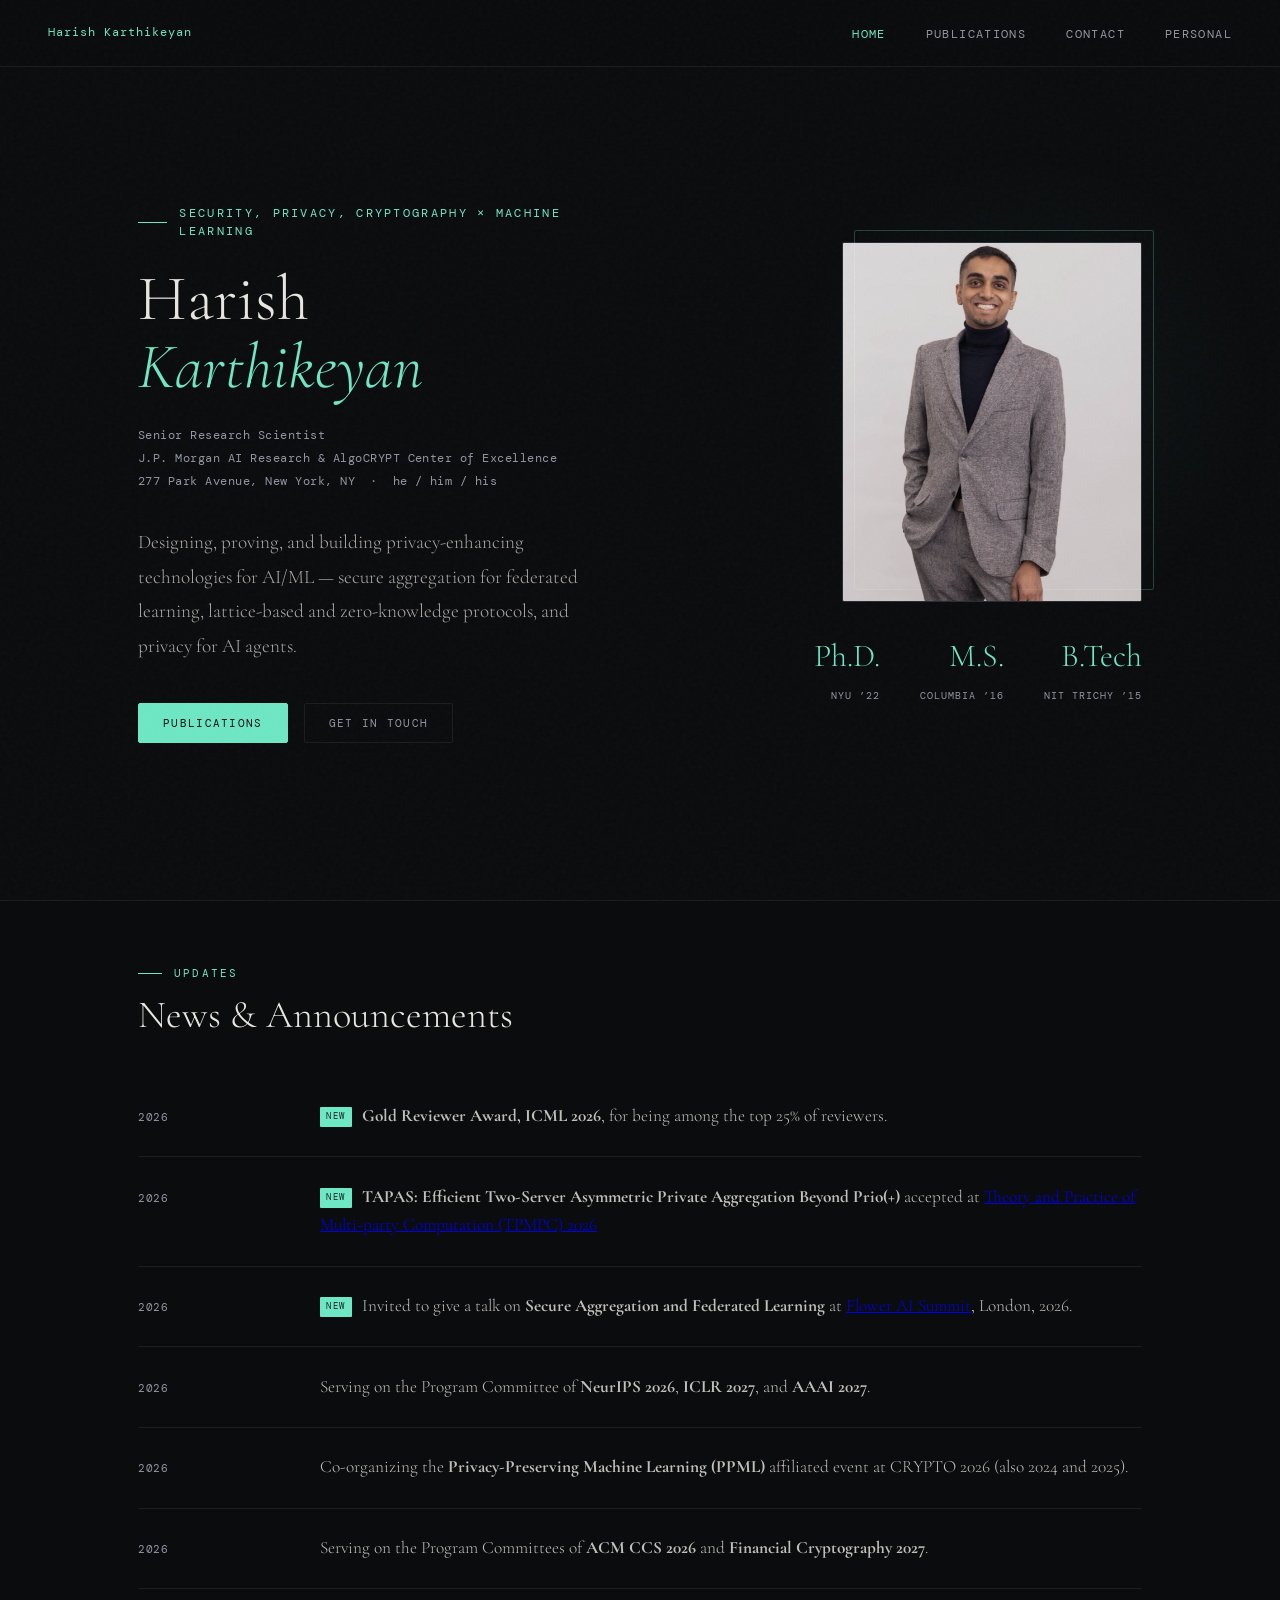
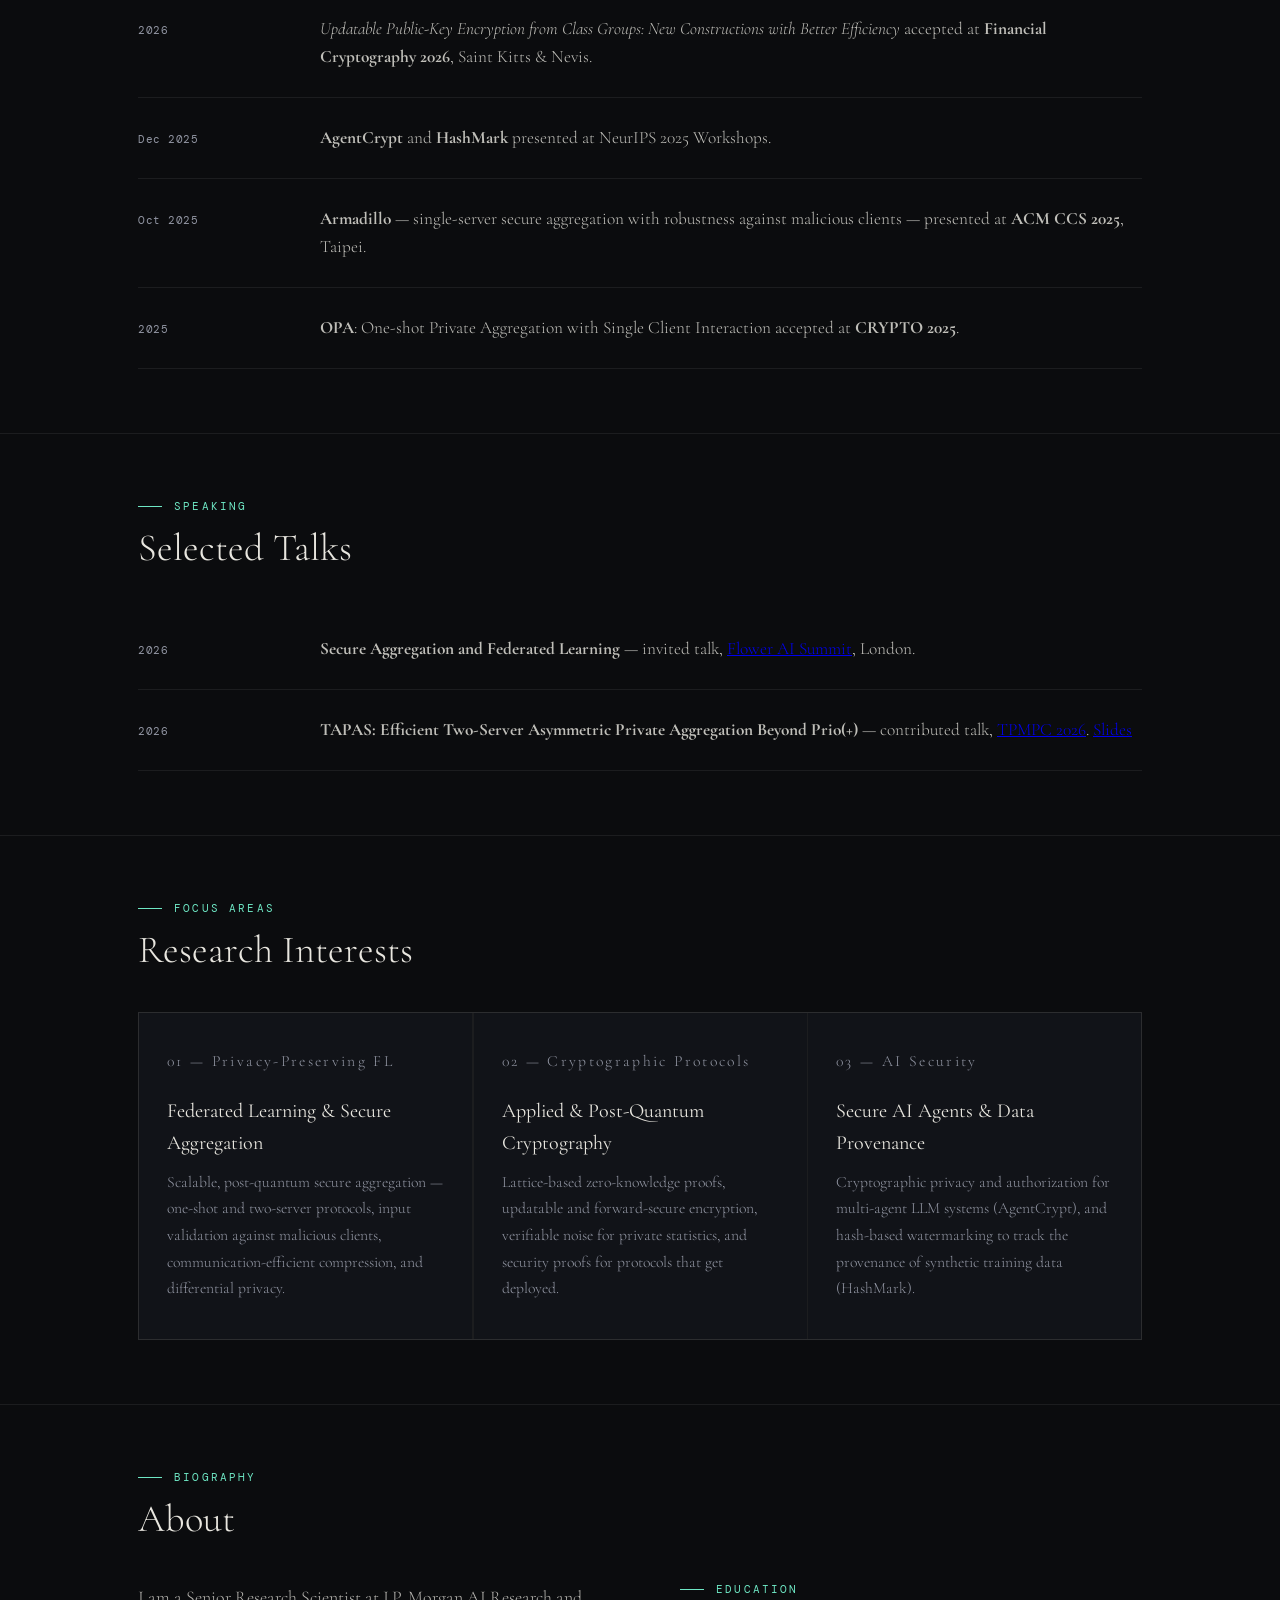
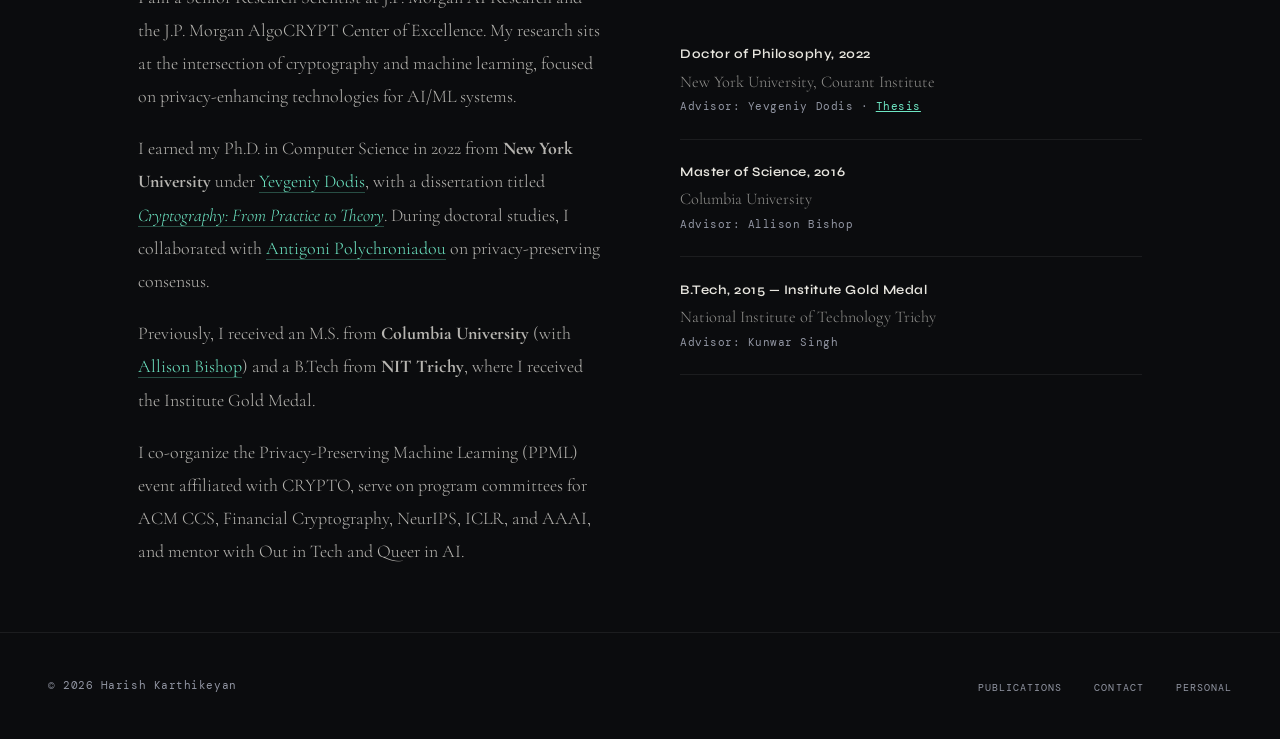
==== commit bfaa10d5: "Add paper links, SEO metadata, sitemap, accessibility fixes, Search Console verification - Link pape" ====
--- a/index.html
+++ b/index.html
@@ -3,7 +3,21 @@
 <head>
   <meta charset="UTF-8" />
   <meta name="viewport" content="width=device-width, initial-scale=1.0" />
-  <title>Harish Karthikeyan — Research Scientist</title>
+  <title>Harish Karthikeyan — Senior Research Scientist, J.P. Morgan AI Research | Cryptography &amp; Privacy for ML</title>
+  <meta name="description" content="Harish Karthikeyan is a Senior Research Scientist at J.P. Morgan AI Research working on secure aggregation, post-quantum and applied cryptography, and privacy for AI systems." />
+  <meta property="og:title" content="Harish Karthikeyan — Research Scientist" />
+  <meta property="og:description" content="Harish Karthikeyan is a Senior Research Scientist at J.P. Morgan AI Research working on secure aggregation, post-quantum and applied cryptography, and privacy for AI systems." />
+  <meta property="og:image" content="https://harish-kar.github.io/home/Harish.jpg" />
+  <meta property="og:url" content="https://harish-kar.github.io/home/" />
+  <meta property="og:type" content="website" />
+  <meta name="twitter:card" content="summary" />
+  <link rel="canonical" href="https://harish-kar.github.io/home/" />
+  <meta name="author" content="Harish Karthikeyan" />
+  <meta name="robots" content="index, follow" />
+  <meta property="og:site_name" content="Harish Karthikeyan" />
+  <link rel="icon" href="favicon.svg" type="image/svg+xml" />
+  <link rel="preconnect" href="https://fonts.googleapis.com" />
+  <link rel="preconnect" href="https://fonts.gstatic.com" crossorigin />
   <link rel="stylesheet" href="style.css" />
   <style>
     /* ── HERO ── */
@@ -299,28 +313,6 @@
       letter-spacing: 0.05em;
       color: var(--muted);
     }
-    /* General link style */
-a {
-    color: #00d4ff; /* A bright cyan that pops on dark backgrounds */
-    text-decoration: none; /* Removes default underline if desired */
-    transition: color 0.3s ease; /* Smooth color transition */
-}
-
-/* Visited links - prevent them from turning dark purple */
-a:visited {
-    color: #a29bfe; /* A lighter lavender that remains visible */
-}
-
-/* Hover state - makes the link feel interactive */
-a:hover {
-    color: #ffffff; /* Turns white when hovered */
-    text-decoration: underline; /* Adds underline back on hover */
-}
-
-/* Active state - when the link is being clicked */
-a:active {
-    color: #ff7675; /* A soft red/pink alert color */
-}
     @media (max-width: 860px) {
       .hero { grid-template-columns: 1fr; padding: 7rem 1.5rem 4rem; }
       .hero-visual { align-items: flex-start; }
@@ -330,6 +322,95 @@
       .news-item { grid-template-columns: 110px 1fr; gap: 1rem; }
     }
   </style>
+  <script type="application/ld+json">
+{
+  "@context": "https://schema.org",
+  "@type": "Person",
+  "name": "Harish Karthikeyan",
+  "jobTitle": "Senior Research Scientist",
+  "worksFor": [
+    {
+      "@type": "Organization",
+      "name": "J.P. Morgan AI Research"
+    },
+    {
+      "@type": "Organization",
+      "name": "J.P. Morgan AlgoCRYPT Center of Excellence"
+    }
+  ],
+  "alumniOf": [
+    {
+      "@type": "CollegeOrUniversity",
+      "name": "New York University"
+    },
+    {
+      "@type": "CollegeOrUniversity",
+      "name": "Columbia University"
+    },
+    {
+      "@type": "CollegeOrUniversity",
+      "name": "National Institute of Technology Tiruchirappalli"
+    }
+  ],
+  "url": "https://harish-kar.github.io/home/",
+  "image": "https://harish-kar.github.io/home/Harish.jpg",
+  "sameAs": [
+    "https://scholar.google.com/citations?user=d4J5UHAAAAAJ",
+    "https://dblp.org/pid/170/3548.html",
+    "https://orcid.org/0000-0002-1787-4906",
+    "https://openreview.net/profile?id=~Harish_Karthikeyan1",
+    "https://linkedin.com/in/karthikeyanharish"
+  ],
+  "@id": "https://harish-kar.github.io/home/#person",
+  "givenName": "Harish",
+  "familyName": "Karthikeyan",
+  "description": "Senior Research Scientist at J.P. Morgan AI Research and the AlgoCRYPT Center of Excellence, working on cryptography and privacy for machine learning.",
+  "hasCredential": [
+    {
+      "@type": "EducationalOccupationalCredential",
+      "credentialCategory": "degree",
+      "name": "Ph.D. in Computer Science, New York University (2022)"
+    }
+  ],
+  "knowsAbout": [
+    "Cryptography",
+    "Secure aggregation",
+    "Federated learning",
+    "Differential privacy",
+    "Zero-knowledge proofs",
+    "Lattice-based cryptography",
+    "Post-quantum cryptography",
+    "Multi-party computation",
+    "AI agent security",
+    "Watermarking",
+    "Privacy-enhancing technologies"
+  ],
+  "award": [
+    "ICML 2026 Gold Reviewer Award",
+    "Jacob T. Schwartz Ph.D. Fellowship",
+    "Dean's Dissertation Fellowship",
+    "Henry MacCracken Fellowship",
+    "NIT Trichy Institute Gold Medal"
+  ],
+  "address": {
+    "@type": "PostalAddress",
+    "addressLocality": "New York",
+    "addressRegion": "NY",
+    "addressCountry": "US"
+  }
+}
+  </script>
+  <script type="application/ld+json">
+{
+  "@context": "https://schema.org",
+  "@type": "WebSite",
+  "name": "Harish Karthikeyan",
+  "url": "https://harish-kar.github.io/home/",
+  "author": {
+    "@id": "https://harish-kar.github.io/home/#person"
+  }
+}
+  </script>
 </head>
 <body>
 
@@ -355,7 +436,7 @@
         277 Park Avenue, New York, NY &nbsp;·&nbsp; he / him / his
       </p>
       <p class="hero-desc">
-        Designing privacy-enhancing technologies for AI/ML systems — with a focus on federated learning, secure aggregation, and cryptographic protocols for multi-agent systems.
+        Designing, proving, and building privacy-enhancing technologies for AI/ML — secure aggregation for federated learning, lattice-based and zero-knowledge protocols, and privacy for AI agents.
       </p>
       <div class="hero-cta">
         <a href="publications.html" class="btn btn-primary">Publications</a>
@@ -366,9 +447,7 @@
     <div class="hero-visual">
       <div class="photo-frame">
         <div class="photo-placeholder">
-          <img src="Harish.jpg" alt="Harish Karthikeyan" />
-          <!-- Replace with: <img src="photo.jpg" alt="Harish Karthikeyan" /> -->
-          <!-- <span class="photo-monogram">HK</span> -->
+          <img src="Harish.jpg" alt="Portrait of Harish Karthikeyan" width="300" height="360" fetchpriority="high" />
         </div>
       </div>
       <div class="stat-row">
@@ -397,31 +476,31 @@
     <div class="news-list">
         <div class="news-item">
         <span class="news-date">2026</span>
-        <span class="news-text"><span class="news-new">New</span> <strong>Gold Reviewer Award at ICML 2026 </strong>for being in the Top 25% of Reviewers at ICML 2026.</span>
+        <span class="news-text"><span class="news-new">New</span> <strong>Gold Reviewer Award, ICML 2026</strong>, for being among the top 25% of reviewers.</span>
         </div>
         <div class="news-item">
         <span class="news-date">2026</span>
-        <span class="news-text"><span class="news-new">New</span> <strong>TAPAS: Efficient Two-Server Asymmetric Private Aggregation Beyond Prio(+) </strong> accepted at <a href="https://www.multipartycomputation.com/tpmpc-2026">Theory and Practice of Multi-party Computation (TPMPC) 2026</a></span>
+        <span class="news-text"><span class="news-new">New</span> <strong>TAPAS: Efficient Two-Server Asymmetric Private Aggregation Beyond Prio(+) </strong> accepted at <a href="https://www.multipartycomputation.com/tpmpc-2026" target="_blank" rel="noopener">Theory and Practice of Multi-party Computation (TPMPC) 2026</a></span>
         </div>
         <div class="news-item">
         <span class="news-date">2026</span>
-        <span class="news-text"><span class="news-new">New</span> Invited to give a talk on <strong>Secure Aggregation and Federated Learning </strong> at <a href="https://flower.ai/events/flower-ai-summit-2026">Flower AI Summit</a></strong>, London, 2026.</span>
+        <span class="news-text"><span class="news-new">New</span> Invited to give a talk on <strong>Secure Aggregation and Federated Learning </strong> at <a href="https://flower.ai/events/flower-ai-summit-2026" target="_blank" rel="noopener">Flower AI Summit</a>, London, 2026.</span>
       </div>
         <div class="news-item">
         <span class="news-date">2026</span>
-        <span class="news-text"><span class="news-new">New</span> Serving on the Program Committee of <strong>NeurIPS 2026</strong>, <strong>ICLR 2027</strong>, and <strong>AAAI 2027</strong>.</span>
-      </div>
-      <div class="news-item">
-        <span class="news-date">2026</span>
-        <span class="news-text"><span class="news-new">New</span> Co-organizing the <strong>Privacy-Preserving Machine Learning (PPML)</strong> affiliated event at CRYPTO 2026 (also 2024 and 2025).</span>
-      </div>
-      <div class="news-item">
-        <span class="news-date">2026</span>
-        <span class="news-text"><span class="news-new">New</span> Serving on the Program Committee of <strong>ACM CCS 2026</strong>.</span>
-      </div>
-      <div class="news-item">
-        <span class="news-date">2026</span>
-        <span class="news-text"><span class="news-new">New</span> <em>Updatable Public-Key Encryption from Class Groups: New Constructions with Better Efficiency</em> accepted at <strong>Financial Cryptography 2026</strong>, Saint Kitts &amp; Nevis.</span>
+        <span class="news-text">Serving on the Program Committee of <strong>NeurIPS 2026</strong>, <strong>ICLR 2027</strong>, and <strong>AAAI 2027</strong>.</span>
+      </div>
+      <div class="news-item">
+        <span class="news-date">2026</span>
+        <span class="news-text">Co-organizing the <strong>Privacy-Preserving Machine Learning (PPML)</strong> affiliated event at CRYPTO 2026 (also 2024 and 2025).</span>
+      </div>
+      <div class="news-item">
+        <span class="news-date">2026</span>
+        <span class="news-text">Serving on the Program Committees of <strong>ACM CCS 2026</strong> and <strong>Financial Cryptography 2027</strong>.</span>
+      </div>
+      <div class="news-item">
+        <span class="news-date">2026</span>
+        <span class="news-text"><em>Updatable Public-Key Encryption from Class Groups: New Constructions with Better Efficiency</em> accepted at <strong>Financial Cryptography 2026</strong>, Saint Kitts &amp; Nevis.</span>
       </div>
       <div class="news-item">
         <span class="news-date">Dec 2025</span>
@@ -434,6 +513,24 @@
       <div class="news-item">
         <span class="news-date">2025</span>
         <span class="news-text"><strong>OPA</strong>: One-shot Private Aggregation with Single Client Interaction accepted at <strong>CRYPTO 2025</strong>.</span>
+      </div>
+    </div>
+  </div>
+</div>
+
+<!-- TALKS -->
+<div id="talks" style="border-top:1px solid var(--border);">
+  <div class="section">
+    <p class="section-label">Speaking</p>
+    <h2>Selected Talks</h2>
+    <div class="news-list">
+      <div class="news-item">
+        <span class="news-date">2026</span>
+        <span class="news-text"><strong>Secure Aggregation and Federated Learning</strong> — invited talk, <a href="https://flower.ai/events/flower-ai-summit-2026" target="_blank" rel="noopener">Flower AI Summit</a>, London.</span>
+      </div>
+      <div class="news-item">
+        <span class="news-date">2026</span>
+        <span class="news-text"><strong>TAPAS: Efficient Two-Server Asymmetric Private Aggregation Beyond Prio(+)</strong> — contributed talk, <a href="https://www.multipartycomputation.com/tpmpc-2026" target="_blank" rel="noopener">TPMPC 2026</a>. <a href="tapas_slides.html">Slides</a></span>
       </div>
     </div>
   </div>
@@ -448,17 +545,17 @@
       <div class="interest-card">
         <p class="interest-num">01 — Privacy-Preserving FL</p>
         <h3>Federated Learning &amp; Secure Aggregation</h3>
-        <p>Designing protocols for distributed ML that protect individual contributions — including LWE-based masking, Count-Min Sketch deduplication, and attack-resistant aggregation.</p>
+        <p>Scalable, post-quantum secure aggregation — one-shot and two-server protocols, input validation against malicious clients, communication-efficient compression, and differential privacy.</p>
       </div>
       <div class="interest-card">
         <p class="interest-num">02 — Cryptographic Protocols</p>
-        <h3>Applied Cryptography</h3>
-        <p>Identity-based encryption, fully homomorphic encryption, verifiable secret sharing, updatable PKE, and post-quantum lattice-based constructions.</p>
+        <h3>Applied &amp; Post-Quantum Cryptography</h3>
+        <p>Lattice-based zero-knowledge proofs, updatable and forward-secure encryption, verifiable noise for private statistics, and security proofs for protocols that get deployed.</p>
       </div>
       <div class="interest-card">
-        <p class="interest-num">03 — Multi-Agent Systems</p>
-        <h3>Secure AI Agent Collaboration</h3>
-        <p>Cryptographic frameworks enabling privacy-preserving collaboration between AI agents, including IBE and FHE-based architectures such as AgentCrypt.</p>
+        <p class="interest-num">03 — AI Security</p>
+        <h3>Secure AI Agents &amp; Data Provenance</h3>
+        <p>Cryptographic privacy and authorization for multi-agent LLM systems (AgentCrypt), and hash-based watermarking to track the provenance of synthetic training data (HashMark).</p>
       </div>
     </div>
   </div>
@@ -472,8 +569,9 @@
     <div class="about-grid">
       <div class="bio-text">
         <p>I am a Senior Research Scientist at J.P. Morgan AI Research and the J.P. Morgan AlgoCRYPT Center of Excellence. My research sits at the intersection of cryptography and machine learning, focused on privacy-enhancing technologies for AI/ML systems.</p>
-        <p>I earned my Ph.D. in Computer Science in 2022 from <strong>New York University</strong> under <a href="https://cs.nyu.edu/~dodis/" target="_blank">Yevgeniy Dodis</a>, with a dissertation titled <em>"Cryptography: From Practice to Theory."</em> During doctoral studies, I collaborated with <a href="https://antigonip.github.io/work.html" target="_blank">Antigoni Polychroniadou</a> on privacy-preserving consensus.</p>
-        <p>Previously, I received an M.S. from <strong>Columbia University</strong> (with <a href="https://www.thecomputersciencecomedian.com/about" target="_blank">Allison Bishop</a>) and a B.Tech from <strong>NIT Trichy</strong>. I also interned at Amazon Seattle (2016) building an ML-based trending algorithm for the Bestseller team.</p>
+        <p>I earned my Ph.D. in Computer Science in 2022 from <strong>New York University</strong> under <a href="https://cs.nyu.edu/~dodis/" target="_blank" rel="noopener">Yevgeniy Dodis</a>, with a dissertation titled <em><a href="https://cs.nyu.edu/media/publications/Thesis___Harish_Karthikeyan-4.pdf" target="_blank" rel="noopener">Cryptography: From Practice to Theory</a></em>. During doctoral studies, I collaborated with <a href="https://antigonip.github.io/work.html" target="_blank" rel="noopener">Antigoni Polychroniadou</a> on privacy-preserving consensus.</p>
+        <p>Previously, I received an M.S. from <strong>Columbia University</strong> (with <a href="https://www.thecomputersciencecomedian.com/about" target="_blank" rel="noopener">Allison Bishop</a>) and a B.Tech from <strong>NIT Trichy</strong>, where I received the Institute Gold Medal.</p>
+        <p>I co-organize the Privacy-Preserving Machine Learning (PPML) event affiliated with CRYPTO, serve on program committees for ACM CCS, Financial Cryptography, NeurIPS, ICLR, and AAAI, and mentor with Out in Tech and Queer in AI.</p>
       </div>
 
       <div>
@@ -482,15 +580,15 @@
           <div class="edu-item">
             <p class="edu-degree">Doctor of Philosophy, 2022</p>
             <p class="edu-school">New York University, Courant Institute</p>
-            <p class="edu-meta">Advisor: Yevgeniy Dodis</p>
+            <p class="edu-meta">Advisor: Yevgeniy Dodis · <a href="https://cs.nyu.edu/media/publications/Thesis___Harish_Karthikeyan-4.pdf" target="_blank" rel="noopener" style="color:var(--accent);">Thesis</a></p>
           </div>
           <div class="edu-item">
-            <p class="edu-degree">Master of Science</p>
+            <p class="edu-degree">Master of Science, 2016</p>
             <p class="edu-school">Columbia University</p>
             <p class="edu-meta">Advisor: Allison Bishop</p>
           </div>
           <div class="edu-item">
-            <p class="edu-degree">B.Tech — First Class with Distinction</p>
+            <p class="edu-degree">B.Tech, 2015 — Institute Gold Medal</p>
             <p class="edu-school">National Institute of Technology Trichy</p>
             <p class="edu-meta">Advisor: Kunwar Singh</p>
           </div>
--- a/style.css
+++ b/style.css
@@ -0,0 +1,253 @@
+@import url('https://fonts.googleapis.com/css2?family=Cormorant+Garamond:ital,wght@0,300;0,400;0,600;1,300;1,400&family=DM+Mono:wght@300;400&family=Syne:wght@400;600;700;800&display=swap');
+
+:root {
+  --bg: #0b0c0e;
+  --surface: #111318;
+  --surface2: #181c24;
+  --border: rgba(255,255,255,0.07);
+  --accent: #6ee7c4;
+  --accent2: #a78bfa;
+  --text: #e8e6df;
+  --muted: #9296a3;
+  --mono: 'DM Mono', monospace;
+  --serif: 'Cormorant Garamond', serif;
+  --sans: 'Syne', sans-serif;
+  --max: 1100px;
+}
+
+*, *::before, *::after { box-sizing: border-box; margin: 0; padding: 0; }
+html { scroll-behavior: smooth; }
+
+body {
+  background: var(--bg);
+  color: var(--text);
+  font-family: var(--sans);
+  font-size: 16px;
+  line-height: 1.6;
+  overflow-x: hidden;
+}
+
+body::before {
+  content: '';
+  position: fixed; inset: 0;
+  background-image: url("data:image/svg+xml,%3Csvg viewBox='0 0 256 256' xmlns='http://www.w3.org/2000/svg'%3E%3Cfilter id='n'%3E%3CfeTurbulence type='fractalNoise' baseFrequency='0.9' numOctaves='4' stitchTiles='stitch'/%3E%3C/filter%3E%3Crect width='100%25' height='100%25' filter='url(%23n)' opacity='1'/%3E%3C/svg%3E");
+  opacity: 0.025;
+  pointer-events: none;
+  z-index: 999;
+}
+
+/* ── NAV ── */
+nav {
+  position: fixed; top: 0; left: 0; right: 0;
+  z-index: 100;
+  display: flex; align-items: center; justify-content: space-between;
+  padding: 1.25rem 3rem;
+  background: rgba(11,12,14,0.88);
+  backdrop-filter: blur(16px);
+  border-bottom: 1px solid var(--border);
+}
+
+.nav-logo {
+  font-family: var(--mono);
+  font-size: 0.78rem;
+  color: var(--accent);
+  letter-spacing: 0.08em;
+  text-decoration: none;
+}
+
+.nav-links {
+  display: flex; gap: 2.5rem; list-style: none;
+}
+
+.nav-links a {
+  font-family: var(--mono);
+  font-size: 0.72rem;
+  letter-spacing: 0.12em;
+  text-transform: uppercase;
+  color: var(--muted);
+  text-decoration: none;
+  transition: color 0.2s;
+}
+
+.nav-links a:hover,
+.nav-links a.active { color: var(--text); }
+
+.nav-links a.active {
+  color: var(--accent);
+}
+
+/* ── PAGE HEADER ── */
+.page-header {
+  padding: 9rem 3rem 4rem;
+  max-width: var(--max);
+  margin: 0 auto;
+  border-bottom: 1px solid var(--border);
+}
+
+.page-eyebrow {
+  font-family: var(--mono);
+  font-size: 0.68rem;
+  letter-spacing: 0.2em;
+  text-transform: uppercase;
+  color: var(--accent);
+  margin-bottom: 0.75rem;
+  display: flex; align-items: center; gap: 0.75rem;
+}
+
+.page-eyebrow::before {
+  content: '';
+  display: inline-block; width: 1.5rem; height: 1px;
+  background: var(--accent);
+}
+
+.page-header h1 {
+  font-family: var(--serif);
+  font-weight: 300;
+  font-size: clamp(2.5rem, 4vw, 4.5rem);
+  line-height: 1.05;
+}
+
+/* ── SECTION ── */
+.section {
+  padding: 4rem 3rem;
+  max-width: var(--max);
+  margin: 0 auto;
+}
+
+.section + .section { border-top: 1px solid var(--border); }
+
+.section-label {
+  font-family: var(--mono);
+  font-size: 0.68rem;
+  letter-spacing: 0.2em;
+  text-transform: uppercase;
+  color: var(--accent);
+  margin-bottom: 0.75rem;
+  display: flex; align-items: center; gap: 0.75rem;
+}
+
+.section-label::before {
+  content: '';
+  display: inline-block; width: 1.5rem; height: 1px;
+  background: var(--accent);
+}
+
+h2 {
+  font-family: var(--serif);
+  font-weight: 300;
+  font-size: clamp(1.8rem, 3vw, 2.8rem);
+  line-height: 1.1;
+  margin-bottom: 2.5rem;
+}
+
+/* ── BUTTONS ── */
+.btn {
+  display: inline-flex; align-items: center; gap: 0.5rem;
+  padding: 0.65rem 1.5rem;
+  font-family: var(--mono);
+  font-size: 0.68rem;
+  letter-spacing: 0.12em;
+  text-transform: uppercase;
+  text-decoration: none;
+  border-radius: 2px;
+  transition: all 0.2s;
+  cursor: pointer;
+}
+
+.btn-primary {
+  background: var(--accent);
+  color: var(--bg);
+  border: 1px solid var(--accent);
+}
+
+.btn-primary:hover {
+  background: transparent;
+  color: var(--accent);
+}
+
+.btn-ghost {
+  background: transparent;
+  color: var(--muted);
+  border: 1px solid var(--border);
+}
+
+.btn-ghost:hover { border-color: var(--text); color: var(--text); }
+
+/* ── FOOTER ── */
+footer {
+  border-top: 1px solid var(--border);
+  padding: 2.5rem 3rem;
+  display: flex; justify-content: space-between; align-items: center;
+  max-width: 100%;
+}
+
+.footer-text {
+  font-family: var(--mono);
+  font-size: 0.68rem;
+  color: var(--muted);
+  letter-spacing: 0.05em;
+}
+
+.footer-links {
+  display: flex; gap: 2rem; list-style: none;
+}
+
+.footer-links a {
+  font-family: var(--mono);
+  font-size: 0.65rem;
+  letter-spacing: 0.1em;
+  text-transform: uppercase;
+  color: var(--muted);
+  text-decoration: none;
+  transition: color 0.2s;
+}
+
+.footer-links a:hover { color: var(--text); }
+
+/* ── ANIMATIONS ── */
+@keyframes fadeUp {
+  from { opacity: 0; transform: translateY(18px); }
+  to   { opacity: 1; transform: translateY(0); }
+}
+
+.fade-up {
+  animation: fadeUp 0.65s ease forwards;
+  opacity: 0;
+}
+
+.fade-up-1 { animation-delay: 0.1s; }
+.fade-up-2 { animation-delay: 0.2s; }
+.fade-up-3 { animation-delay: 0.3s; }
+.fade-up-4 { animation-delay: 0.4s; }
+
+/* ── RESPONSIVE ── */
+@media (max-width: 860px) {
+  nav { padding: 1rem 1.5rem; }
+  .nav-links { gap: 1.25rem; }
+  .page-header, .section { padding-left: 1.5rem; padding-right: 1.5rem; }
+  footer { flex-direction: column; gap: 1.25rem; text-align: center; }
+}
+
+@media (max-width: 600px) {
+  nav { flex-wrap: wrap; gap: 0.6rem; padding: 0.85rem 1rem; }
+  .nav-links { gap: 0.85rem; flex-wrap: wrap; }
+  .nav-links a { font-size: 0.62rem; }
+  .page-header { padding-top: 7.5rem; }
+  .page-header, .section { padding-left: 1rem; padding-right: 1rem; }
+}
+
+html, body { max-width: 100%; }
+img { max-width: 100%; }
+.section * { min-width: 0; overflow-wrap: anywhere; }
+
+/* ── REDUCED MOTION ── */
+@media (prefers-reduced-motion: reduce) {
+  *, *::before, *::after {
+    animation: none !important;
+    transition: none !important;
+    scroll-behavior: auto !important;
+  }
+  .fade-up, .hero-eyebrow, .hero h1, .hero-role, .hero-desc, .hero-cta, .hero-visual { opacity: 1 !important; }
+}
+
+:focus-visible { outline: 2px solid var(--accent); outline-offset: 3px; }
